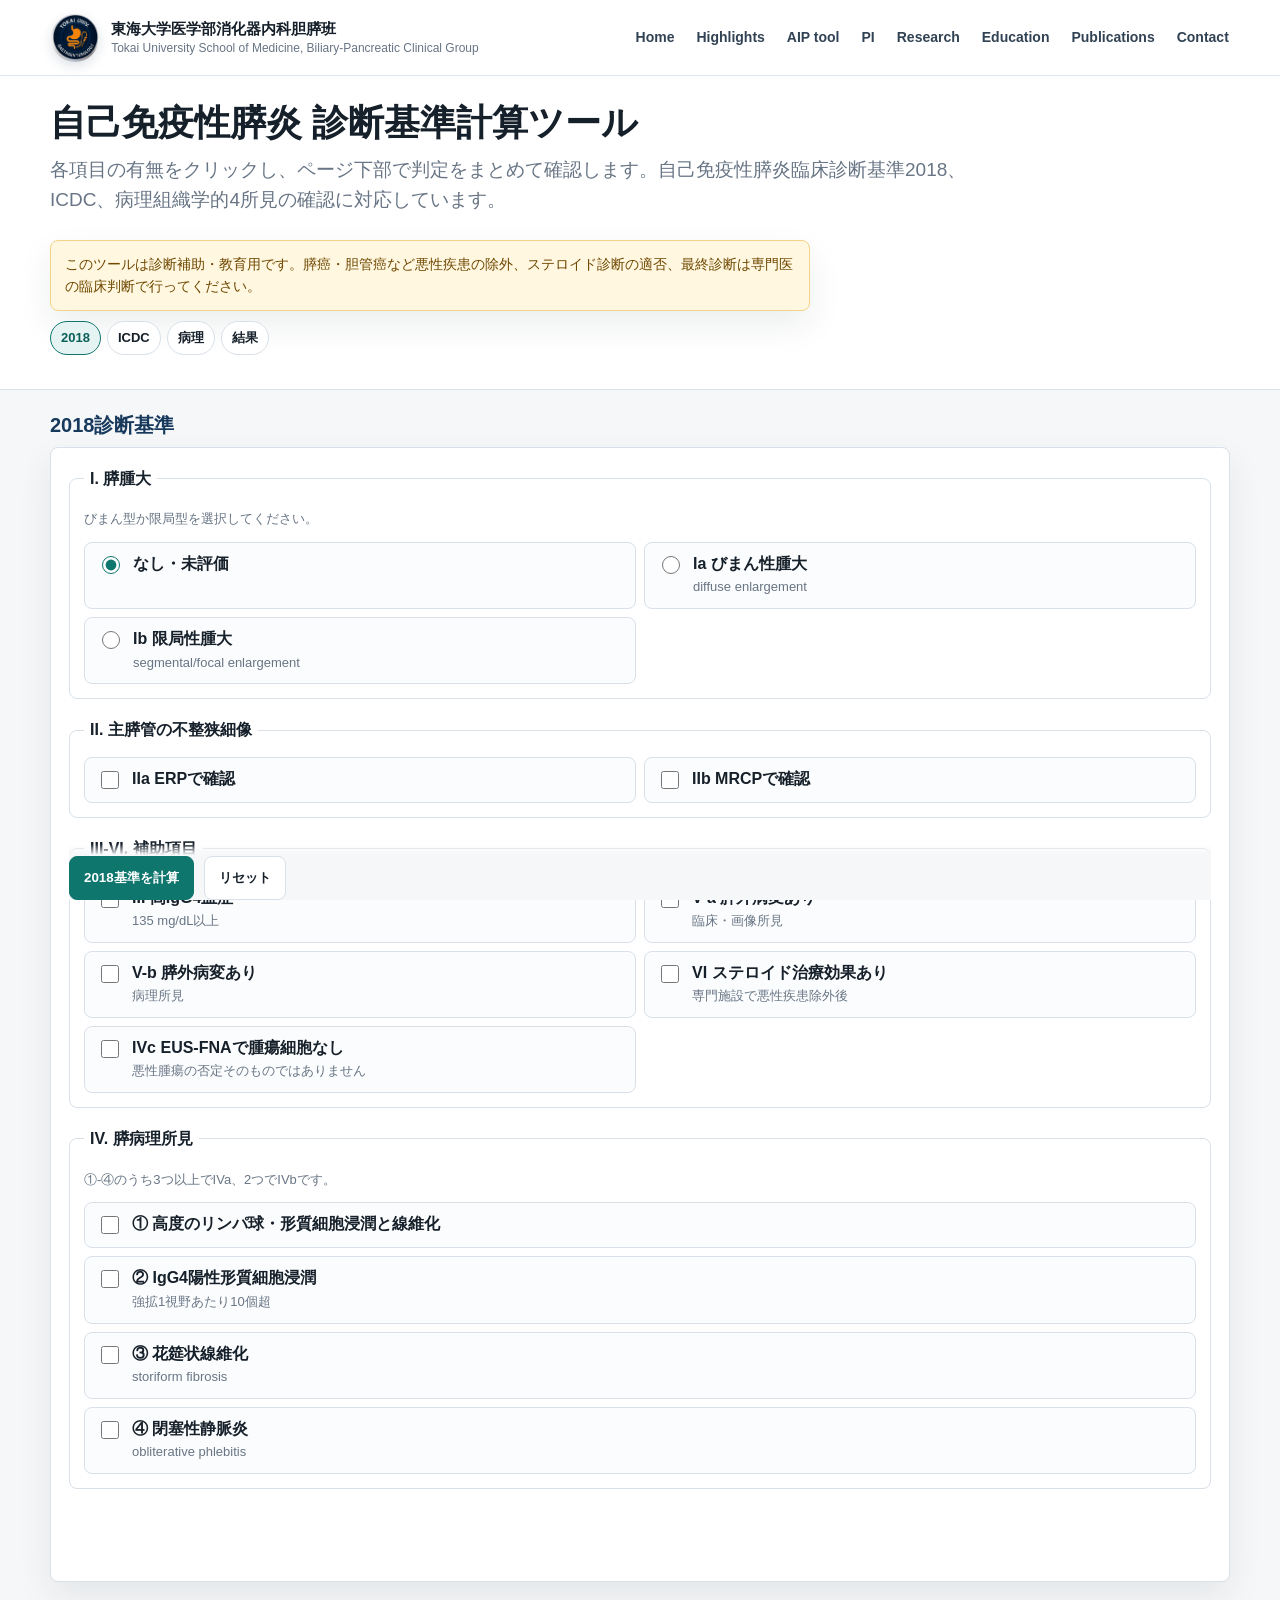
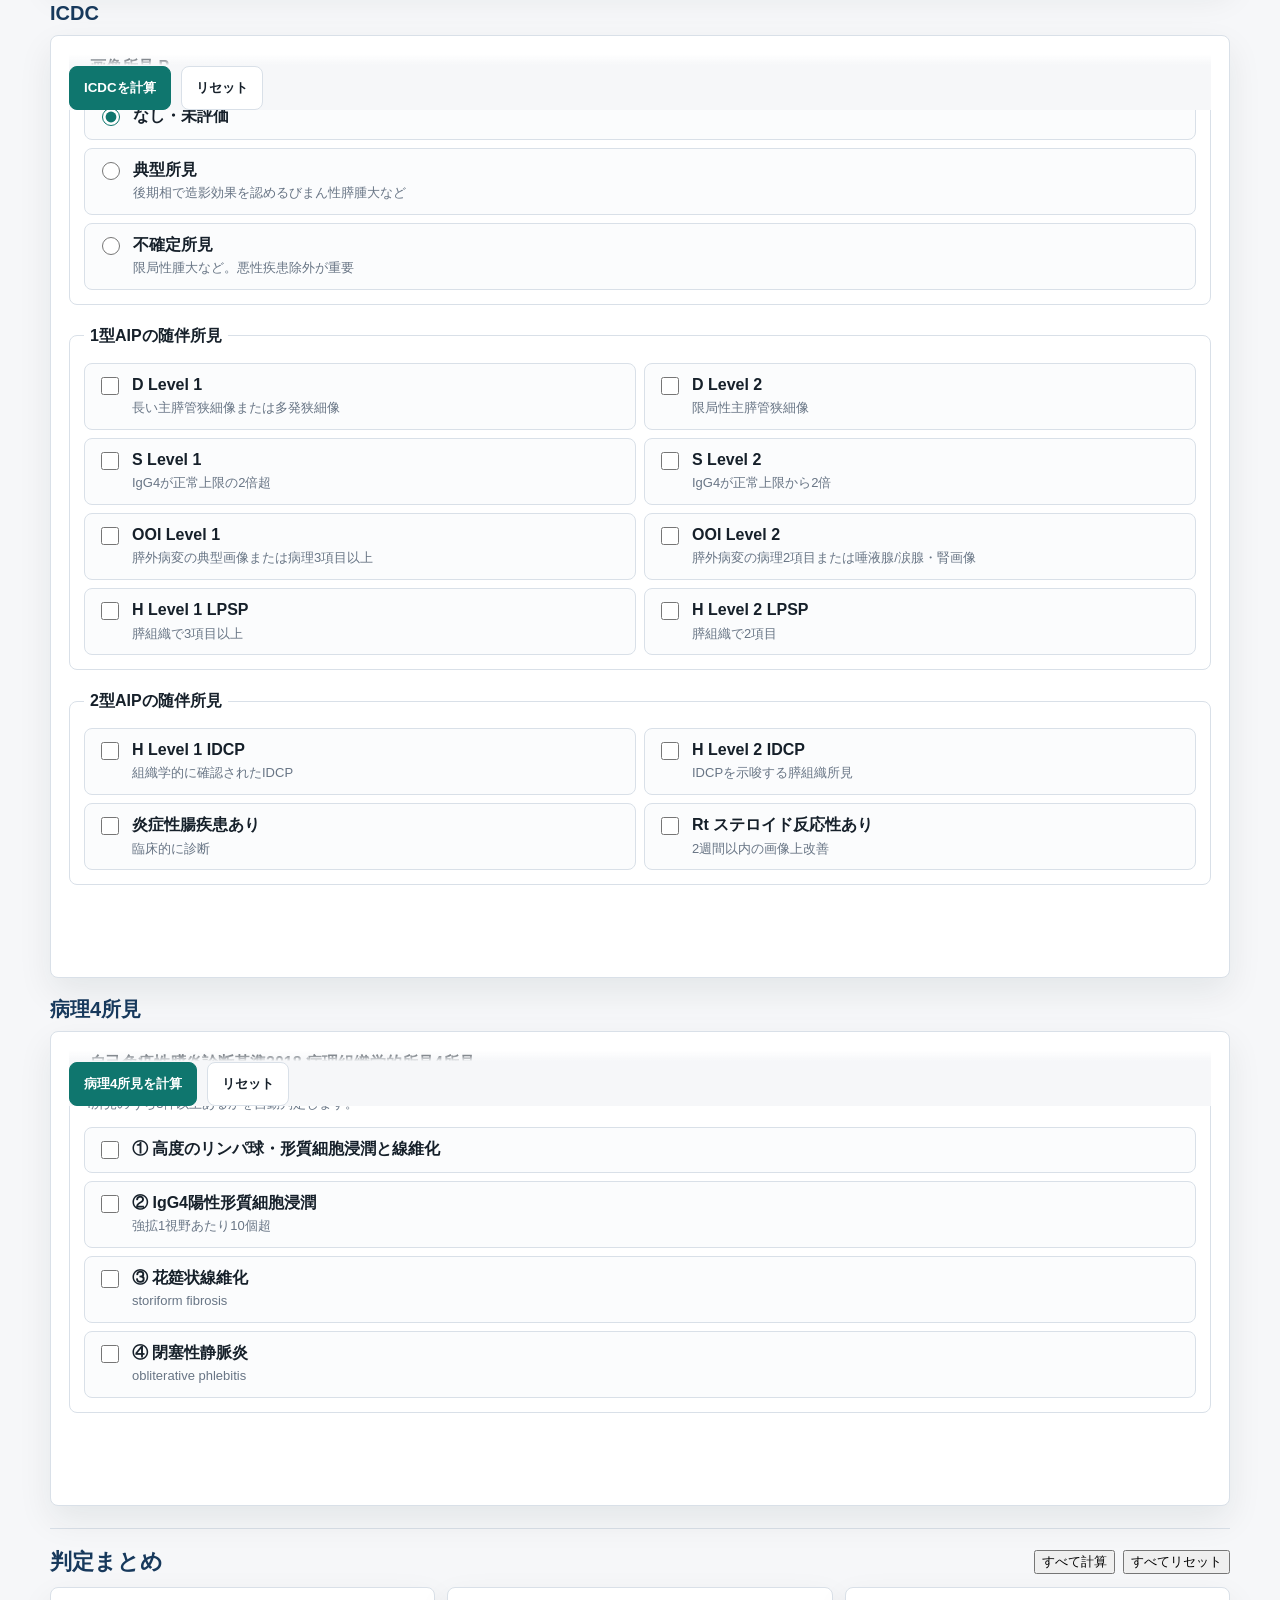
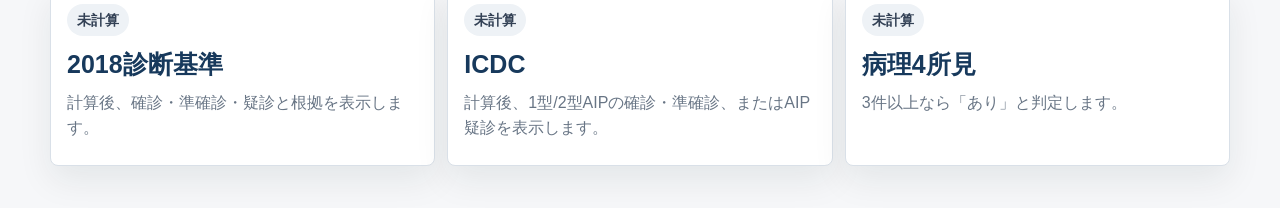
==== AIP_Diagnosis/index.html @ 0e7b3a3d "Add AIP diagnostic tool and research highlights Launch interactive AIP diagnostic tool supporting 20" ====
<!doctype html>
<html lang="ja">
<head>
  <meta charset="utf-8">
  <meta name="viewport" content="width=device-width, initial-scale=1, viewport-fit=cover">
  <title>自己免疫性膵炎 診断基準計算ツール</title>
  <meta name="description" content="自己免疫性膵炎診断基準2018、ICDC、病理組織学的4所見をクリック入力で判定する診断補助・教育用ツールです。">
  <meta property="og:title" content="自己免疫性膵炎 診断基準計算ツール">
  <meta property="og:description" content="自己免疫性膵炎診断基準2018、ICDC、病理組織学的4所見をクリック入力で判定します。">
  <meta property="og:type" content="website">
  <meta name="twitter:card" content="summary">
  <link rel="icon" type="image/png" sizes="32x32" href="../assets/favicon-32.png">
  <link rel="apple-touch-icon" sizes="180x180" href="../assets/apple-touch-icon.png">
  <link rel="stylesheet" href="../style.css?v=20260710-1">
  <style>
    :root {
      color-scheme: light;
      --bg: #f6f7f9;
      --panel: #ffffff;
      --ink: #16202a;
      --muted: #687585;
      --line: #d9e0e8;
      --accent: #0f766e;
      --accent-soft: #e5f4f2;
      --warn: #a16207;
      --warn-soft: #fff7df;
      --danger: #b42318;
      --danger-soft: #fff0ed;
      --ok: #166534;
      --ok-soft: #e8f5ec;
      --shadow: 0 14px 34px rgba(19, 32, 44, 0.08);
    }

    * {
      box-sizing: border-box;
    }

    body {
      margin: 0;
      background: var(--bg);
      color: var(--ink);
      font-family: -apple-system, BlinkMacSystemFont, "Hiragino Sans", "Yu Gothic", "YuGothic", "Segoe UI", sans-serif;
      line-height: 1.6;
      -webkit-text-size-adjust: 100%;
      text-size-adjust: 100%;
    }

    .tool-header {
      background: #ffffff;
      border-bottom: 1px solid var(--line);
    }

    .wrap {
      width: min(1180px, calc(100% - 32px));
      margin: 0 auto;
    }

    .top {
      padding: 24px 0 18px;
      display: grid;
      gap: 10px;
    }

    h1 {
      margin: 0;
      font-size: clamp(24px, 3vw, 36px);
      line-height: 1.25;
      letter-spacing: 0;
    }

    .lead {
      margin: 0;
      color: var(--muted);
      max-width: 920px;
    }

    .notice {
      margin: 14px 0 0;
      padding: 12px 14px;
      background: var(--warn-soft);
      border: 1px solid #f3d389;
      border-radius: 8px;
      color: #6f4700;
      font-size: 14px;
    }

    .tool-tabs {
      display: flex;
      gap: 6px;
      padding: 0 0 16px;
      overflow-x: auto;
      -webkit-overflow-scrolling: touch;
      scrollbar-width: thin;
    }

    .tab {
      border: 1px solid var(--line);
      background: #fff;
      color: var(--ink);
      border-radius: 999px;
      min-height: 34px;
      padding: 5px 10px;
      font-weight: 700;
      font-size: 13px;
      white-space: nowrap;
      cursor: pointer;
      touch-action: manipulation;
    }

    .tab.active {
      border-color: var(--accent);
      background: var(--accent-soft);
      color: #0a5f59;
    }

    main {
      padding: 22px 0 42px;
    }

    section.screen {
      display: block;
      scroll-margin-top: 18px;
    }

    section.screen + section.screen {
      margin-top: 18px;
    }

    .layout {
      display: grid;
      grid-template-columns: 1fr;
      align-items: start;
    }

    .section-title {
      margin: 0 0 8px;
      font-size: 20px;
      letter-spacing: 0;
    }

    .panel {
      background: var(--panel);
      border: 1px solid var(--line);
      border-radius: 8px;
      box-shadow: var(--shadow);
    }

    .form {
      padding: 18px;
      display: grid;
      gap: 18px;
    }

    fieldset {
      margin: 0;
      border: 1px solid var(--line);
      border-radius: 8px;
      padding: 14px;
    }

    legend {
      padding: 0 6px;
      font-weight: 800;
    }

    .hint {
      margin: 4px 0 12px;
      color: var(--muted);
      font-size: 13px;
    }

    .choices {
      display: grid;
      gap: 8px;
    }

    .grid2 {
      grid-template-columns: repeat(2, minmax(0, 1fr));
    }

    .choice {
      display: flex;
      gap: 10px;
      align-items: flex-start;
      min-height: 46px;
      padding: 10px 12px;
      border: 1px solid var(--line);
      border-radius: 8px;
      background: #fbfcfd;
      cursor: pointer;
      -webkit-tap-highlight-color: rgba(15, 118, 110, 0.12);
      touch-action: manipulation;
    }

    .choice:hover {
      border-color: #9fb2c4;
    }

    input[type="checkbox"],
    input[type="radio"] {
      width: 18px;
      height: 18px;
      margin-top: 3px;
      accent-color: var(--accent);
      flex: 0 0 auto;
    }

    .choice strong {
      display: block;
      line-height: 1.4;
    }

    .choice span {
      display: block;
      color: var(--muted);
      font-size: 13px;
      margin-top: 2px;
    }

    .actions {
      display: flex;
      flex-wrap: wrap;
      gap: 10px;
      position: sticky;
      bottom: 0;
      background: linear-gradient(180deg, rgba(246,247,249,0), var(--bg) 20%);
      padding: 12px 0 max(0px, env(safe-area-inset-bottom));
      z-index: 2;
    }

    .actions button {
      min-height: 44px;
      border-radius: 8px;
      border: 1px solid var(--line);
      padding: 9px 14px;
      font-weight: 800;
      cursor: pointer;
      background: #fff;
      color: var(--ink);
      touch-action: manipulation;
    }

    .actions button.primary {
      background: var(--accent);
      border-color: var(--accent);
      color: #fff;
    }

    .result {
      padding: 16px;
    }

    .summary {
      margin-top: 22px;
      padding-top: 18px;
      border-top: 1px solid var(--line);
    }

    .summary-head {
      display: flex;
      align-items: center;
      justify-content: space-between;
      gap: 12px;
      margin-bottom: 10px;
    }

    .summary-head h2 {
      margin: 0;
      font-size: 22px;
      letter-spacing: 0;
    }

    .summary-actions {
      display: flex;
      flex-wrap: wrap;
      gap: 8px;
    }

    .summary-grid {
      display: grid;
      grid-template-columns: repeat(3, minmax(0, 1fr));
      gap: 12px;
    }

    .badge {
      display: inline-flex;
      align-items: center;
      min-height: 32px;
      padding: 4px 10px;
      border-radius: 999px;
      font-weight: 900;
      font-size: 14px;
      background: #eef2f6;
      color: #334155;
    }

    .badge.definite,
    .badge.positive {
      background: var(--ok-soft);
      color: var(--ok);
    }

    .badge.probable {
      background: var(--accent-soft);
      color: #0a5f59;
    }

    .badge.possible {
      background: var(--warn-soft);
      color: var(--warn);
    }

    .badge.none {
      background: var(--danger-soft);
      color: var(--danger);
    }

    .result h2 {
      margin: 12px 0 4px;
      font-size: 25px;
      letter-spacing: 0;
    }

    .result p {
      margin: 8px 0;
      color: var(--muted);
    }

    .facts {
      margin: 14px 0 0;
      padding: 0;
      list-style: none;
      display: grid;
      gap: 8px;
    }

    .facts li {
      padding: 8px 10px;
      border: 1px solid var(--line);
      border-radius: 8px;
      background: #fbfcfd;
      font-size: 14px;
    }

    .sources {
      margin-top: 18px;
      padding-top: 14px;
      border-top: 1px solid var(--line);
      font-size: 12px;
      color: var(--muted);
    }

    .count {
      display: inline-flex;
      min-width: 2.2em;
      justify-content: center;
      padding: 2px 8px;
      border-radius: 999px;
      background: #eef2f6;
      color: #334155;
      font-weight: 900;
    }

    @media (max-width: 900px) {
      .summary-grid {
        grid-template-columns: 1fr;
      }
    }

    @media (max-width: 640px) {
      .wrap {
        width: min(100% - 20px, 1180px);
      }

      .top {
        padding: 18px 0 12px;
        gap: 8px;
      }

      h1 {
        font-size: 24px;
      }

      .lead,
      .notice {
        font-size: 14px;
      }

      .tool-tabs {
        margin-inline: -10px;
        padding-inline: 10px;
        scroll-snap-type: x proximity;
      }

      .tab {
        min-height: 32px;
        padding: 4px 9px;
        font-size: 12px;
        scroll-snap-align: start;
      }

      main {
        padding: 14px 0 28px;
      }

      .grid2 {
        grid-template-columns: 1fr;
      }

      fieldset {
        padding: 12px;
      }

      legend {
        max-width: calc(100vw - 58px);
        white-space: normal;
      }

      .choice {
        min-height: 54px;
        padding: 12px;
      }

      input[type="checkbox"],
      input[type="radio"] {
        width: 22px;
        height: 22px;
        margin-top: 1px;
      }

      .form {
        padding: 12px;
      }

      .actions {
        display: grid;
        grid-template-columns: repeat(2, minmax(0, 1fr));
        margin-inline: -12px;
        padding: 12px 12px max(12px, env(safe-area-inset-bottom));
      }

      .actions button {
        width: 100%;
        min-height: 42px;
        font-size: 16px;
      }

      .result {
        padding: 14px;
      }

      .result h2 {
        font-size: 22px;
      }

      .summary-head {
        display: grid;
      }

      .summary-actions {
        display: grid;
        grid-template-columns: repeat(2, minmax(0, 1fr));
      }
    }
  </style>
</head>
<body>
  <header class="site-header">
    <a class="brand" href="../index.html#home" aria-label="Home">
      <img class="brand-logo" src="../assets/tokai-gastro-logo.png" alt="Tokai University Gastroenterology">
      <span>
        <span class="brand-ja">東海大学医学部消化器内科胆膵班</span>
        <span class="brand-en">Tokai University School of Medicine, Biliary-Pancreatic Clinical Group</span>
      </span>
    </a>

    <button class="nav-toggle" type="button" aria-label="メニューを開く" aria-expanded="false">
      <span></span>
      <span></span>
      <span></span>
    </button>

    <nav class="site-nav" aria-label="Primary navigation">
      <a href="../index.html#home">Home</a>
      <a href="../weekly-highlights/weekly-highlight-2026-07-12.html">Highlights</a>
      <a href="index.html">AIP tool</a>
      <a href="../index.html#members">PI</a>
      <a href="../index.html#research">Research</a>
      <a href="../index.html#education">Education</a>
      <a href="../index.html#publications">Publications</a>
      <a href="../index.html#contact">Contact</a>
    </nav>
  </header>

  <header class="tool-header">
    <div class="wrap top">
      <h1>自己免疫性膵炎 診断基準計算ツール</h1>
      <p class="lead">各項目の有無をクリックし、ページ下部で判定をまとめて確認します。自己免疫性膵炎臨床診断基準2018、ICDC、病理組織学的4所見の確認に対応しています。</p>
      <p class="notice">このツールは診断補助・教育用です。膵癌・胆管癌など悪性疾患の除外、ステロイド診断の適否、最終診断は専門医の臨床判断で行ってください。</p>
      <nav class="tool-tabs" aria-label="診断基準">
        <button class="tab active" data-target="screen-jps">2018</button>
        <button class="tab" data-target="screen-icdc">ICDC</button>
        <button class="tab" data-target="screen-histology">病理</button>
        <button class="tab" data-target="summary">結果</button>
      </nav>
    </div>
  </header>

  <main class="wrap">
    <section class="screen active" id="screen-jps">
      <h2 class="section-title">2018診断基準</h2>
      <div class="layout">
        <div class="panel form">
          <fieldset>
            <legend>I. 膵腫大</legend>
            <p class="hint">びまん型か限局型を選択してください。</p>
            <div class="choices grid2">
              <label class="choice"><input type="radio" name="jps-pancreas" value="none" checked><div><strong>なし・未評価</strong></div></label>
              <label class="choice"><input type="radio" name="jps-pancreas" value="diffuse"><div><strong>Ia びまん性腫大</strong><span>diffuse enlargement</span></div></label>
              <label class="choice"><input type="radio" name="jps-pancreas" value="focal"><div><strong>Ib 限局性腫大</strong><span>segmental/focal enlargement</span></div></label>
            </div>
          </fieldset>

          <fieldset>
            <legend>II. 主膵管の不整狭細像</legend>
            <div class="choices grid2">
              <label class="choice"><input type="checkbox" id="jps-erp"><div><strong>IIa ERPで確認</strong></div></label>
              <label class="choice"><input type="checkbox" id="jps-mrcp"><div><strong>IIb MRCPで確認</strong></div></label>
            </div>
          </fieldset>

          <fieldset>
            <legend>III-VI. 補助項目</legend>
            <div class="choices grid2">
              <label class="choice"><input type="checkbox" id="jps-igg4"><div><strong>III 高IgG4血症</strong><span>135 mg/dL以上</span></div></label>
              <label class="choice"><input type="checkbox" id="jps-ooi-clinical"><div><strong>V-a 膵外病変あり</strong><span>臨床・画像所見</span></div></label>
              <label class="choice"><input type="checkbox" id="jps-ooi-path"><div><strong>V-b 膵外病変あり</strong><span>病理所見</span></div></label>
              <label class="choice"><input type="checkbox" id="jps-steroid"><div><strong>VI ステロイド治療効果あり</strong><span>専門施設で悪性疾患除外後</span></div></label>
              <label class="choice"><input type="checkbox" id="jps-eus"><div><strong>IVc EUS-FNAで腫瘍細胞なし</strong><span>悪性腫瘍の否定そのものではありません</span></div></label>
            </div>
          </fieldset>

          <fieldset>
            <legend>IV. 膵病理所見</legend>
            <p class="hint">①-④のうち3つ以上でIVa、2つでIVbです。</p>
            <div class="choices">
              <label class="choice"><input type="checkbox" class="jps-histo"><div><strong>① 高度のリンパ球・形質細胞浸潤と線維化</strong></div></label>
              <label class="choice"><input type="checkbox" class="jps-histo"><div><strong>② IgG4陽性形質細胞浸潤</strong><span>強拡1視野あたり10個超</span></div></label>
              <label class="choice"><input type="checkbox" class="jps-histo"><div><strong>③ 花筵状線維化</strong><span>storiform fibrosis</span></div></label>
              <label class="choice"><input type="checkbox" class="jps-histo"><div><strong>④ 閉塞性静脈炎</strong><span>obliterative phlebitis</span></div></label>
            </div>
          </fieldset>

          <div class="actions">
            <button class="primary" id="calc-jps">2018基準を計算</button>
            <button id="reset-jps">リセット</button>
          </div>
        </div>
      </div>
    </section>

    <section class="screen" id="screen-icdc">
      <h2 class="section-title">ICDC</h2>
      <div class="layout">
        <div class="panel form">
          <fieldset>
            <legend>画像所見 P</legend>
            <div class="choices">
              <label class="choice"><input type="radio" name="icdc-p" value="none" checked><div><strong>なし・未評価</strong></div></label>
              <label class="choice"><input type="radio" name="icdc-p" value="typical"><div><strong>典型所見</strong><span>後期相で造影効果を認めるびまん性膵腫大など</span></div></label>
              <label class="choice"><input type="radio" name="icdc-p" value="indeterminate"><div><strong>不確定所見</strong><span>限局性腫大など。悪性疾患除外が重要</span></div></label>
            </div>
          </fieldset>

          <fieldset>
            <legend>1型AIPの随伴所見</legend>
            <div class="choices grid2">
              <label class="choice"><input type="checkbox" id="icdc-d1"><div><strong>D Level 1</strong><span>長い主膵管狭細像または多発狭細像</span></div></label>
              <label class="choice"><input type="checkbox" id="icdc-d2"><div><strong>D Level 2</strong><span>限局性主膵管狭細像</span></div></label>
              <label class="choice"><input type="checkbox" id="icdc-s1"><div><strong>S Level 1</strong><span>IgG4が正常上限の2倍超</span></div></label>
              <label class="choice"><input type="checkbox" id="icdc-s2"><div><strong>S Level 2</strong><span>IgG4が正常上限から2倍</span></div></label>
              <label class="choice"><input type="checkbox" id="icdc-o1"><div><strong>OOI Level 1</strong><span>膵外病変の典型画像または病理3項目以上</span></div></label>
              <label class="choice"><input type="checkbox" id="icdc-o2"><div><strong>OOI Level 2</strong><span>膵外病変の病理2項目または唾液腺/涙腺・腎画像</span></div></label>
              <label class="choice"><input type="checkbox" id="icdc-h1"><div><strong>H Level 1 LPSP</strong><span>膵組織で3項目以上</span></div></label>
              <label class="choice"><input type="checkbox" id="icdc-h2"><div><strong>H Level 2 LPSP</strong><span>膵組織で2項目</span></div></label>
            </div>
          </fieldset>

          <fieldset>
            <legend>2型AIPの随伴所見</legend>
            <div class="choices grid2">
              <label class="choice"><input type="checkbox" id="icdc-idcp1"><div><strong>H Level 1 IDCP</strong><span>組織学的に確認されたIDCP</span></div></label>
              <label class="choice"><input type="checkbox" id="icdc-idcp2"><div><strong>H Level 2 IDCP</strong><span>IDCPを示唆する膵組織所見</span></div></label>
              <label class="choice"><input type="checkbox" id="icdc-ibd"><div><strong>炎症性腸疾患あり</strong><span>臨床的に診断</span></div></label>
              <label class="choice"><input type="checkbox" id="icdc-rt"><div><strong>Rt ステロイド反応性あり</strong><span>2週間以内の画像上改善</span></div></label>
            </div>
          </fieldset>

          <div class="actions">
            <button class="primary" id="calc-icdc">ICDCを計算</button>
            <button id="reset-icdc">リセット</button>
          </div>
        </div>
      </div>
    </section>

    <section class="screen" id="screen-histology">
      <h2 class="section-title">病理4所見</h2>
      <div class="layout">
        <div class="panel form">
          <fieldset>
            <legend>自己免疫性膵炎診断基準2018 病理組織学的所見4所見</legend>
            <p class="hint">4所見のうち3件以上あるかを自動判定します。</p>
            <div class="choices">
              <label class="choice"><input type="checkbox" class="histology4"><div><strong>① 高度のリンパ球・形質細胞浸潤と線維化</strong></div></label>
              <label class="choice"><input type="checkbox" class="histology4"><div><strong>② IgG4陽性形質細胞浸潤</strong><span>強拡1視野あたり10個超</span></div></label>
              <label class="choice"><input type="checkbox" class="histology4"><div><strong>③ 花筵状線維化</strong><span>storiform fibrosis</span></div></label>
              <label class="choice"><input type="checkbox" class="histology4"><div><strong>④ 閉塞性静脈炎</strong><span>obliterative phlebitis</span></div></label>
            </div>
          </fieldset>

          <div class="actions">
            <button class="primary" id="calc-histology">病理4所見を計算</button>
            <button id="reset-histology">リセット</button>
          </div>
        </div>
      </div>
    </section>

    <section class="summary" id="summary" aria-label="判定まとめ">
      <div class="summary-head">
        <h2>判定まとめ</h2>
        <div class="summary-actions">
          <button class="primary" id="calc-all">すべて計算</button>
          <button id="reset-all">すべてリセット</button>
        </div>
      </div>
      <div class="summary-grid">
        <aside class="panel result" id="result-jps" aria-live="polite">
          <span class="badge">未計算</span>
          <h2>2018診断基準</h2>
          <p>計算後、確診・準確診・疑診と根拠を表示します。</p>
        </aside>
        <aside class="panel result" id="result-icdc" aria-live="polite">
          <span class="badge">未計算</span>
          <h2>ICDC</h2>
          <p>計算後、1型/2型AIPの確診・準確診、またはAIP疑診を表示します。</p>
        </aside>
        <aside class="panel result" id="result-histology" aria-live="polite">
          <span class="badge">未計算</span>
          <h2>病理4所見</h2>
          <p>3件以上なら「あり」と判定します。</p>
        </aside>
      </div>
    </section>
  </main>

  <script>
    const $ = (selector, root = document) => root.querySelector(selector);
    const $$ = (selector, root = document) => Array.from(root.querySelectorAll(selector));

    function checked(id) {
      return document.getElementById(id).checked;
    }

    function radioValue(name) {
      return document.querySelector(`input[name="${name}"]:checked`).value;
    }

    function countChecked(selector) {
      return $$(selector).filter(input => input.checked).length;
    }

    function renderResult(target, level, title, note, facts) {
      const badgeText = {
        definite: "確診",
        probable: "準確診",
        possible: "疑診",
        positive: "あり",
        none: "該当なし"
      }[level] || "結果";

      target.innerHTML = `
        <span class="badge ${level}">${badgeText}</span>
        <h2>${title}</h2>
        <p>${note}</p>
        <ul class="facts">${facts.map(item => `<li>${item}</li>`).join("")}</ul>
        <div class="sources">参照: 自己免疫性膵炎臨床診断基準2018、ICDC for autoimmune pancreatitis、自己免疫性膵炎診療ガイドライン2020。</div>
      `;
    }

    function calcJps() {
      const pancreas = radioValue("jps-pancreas");
      const ia = pancreas === "diffuse";
      const ib = pancreas === "focal";
      const iia = checked("jps-erp");
      const iib = checked("jps-mrcp");
      const duct = iia || iib;
      const iii = checked("jps-igg4");
      const v = checked("jps-ooi-clinical") || checked("jps-ooi-path");
      const vi = checked("jps-steroid");
      const ivc = checked("jps-eus");
      const histCount = countChecked(".jps-histo");
      const iva = histCount >= 3;
      const ivb = histCount >= 2;
      const supportAll = [iii, ivb, v].filter(Boolean).length;
      const supportNoPath = [iii, v].filter(Boolean).length;
      const facts = [
        `膵腫大: ${ia ? "Ia びまん性" : ib ? "Ib 限局性" : "なし・未評価"}`,
        `主膵管狭細像: ${iia ? "IIa ERP" : ""}${iia && iib ? " + " : ""}${iib ? "IIb MRCP" : ""}${!duct ? "なし・未評価" : ""}`,
        `病理①-④: <span class="count">${histCount}</span> 件、IVa=${iva ? "あり" : "なし"}、IVb=${ivb ? "あり" : "なし"}`,
        `補助項目: III=${iii ? "あり" : "なし"}、V=${v ? "あり" : "なし"}、VI=${vi ? "あり" : "なし"}、IVc=${ivc ? "あり" : "なし"}`
      ];

      let level = "none";
      let title = "2018診断基準では該当なし";
      let note = "入力された項目だけでは、確診・準確診・疑診の組み合わせに達していません。";

      if (iva) {
        level = "definite";
        title = "確診: 病理組織学的確診";
        note = "IVa、すなわち病理①-④のうち3項目以上を満たします。";
      } else if (ia && supportAll >= 1) {
        level = "definite";
        title = "確診: びまん型";
        note = "Iaに加えて、III/IVb/Vのいずれかを満たします。";
      } else if (ib && iia && supportAll >= 2) {
        level = "definite";
        title = "確診: 限局型";
        note = "Ib + IIaに加えて、III/IVb/Vのうち2項目以上を満たします。";
      } else if (ib && iia && supportAll >= 1 && vi) {
        level = "definite";
        title = "確診: 限局型";
        note = "Ib + IIa + III/IVb/Vのいずれか + VIを満たします。";
      } else if (ib && iib && supportNoPath >= 1 && ivb && vi) {
        level = "definite";
        title = "確診: 限局型";
        note = "Ib + IIb + III/Vのいずれか + IVb + VIを満たします。";
      } else if (ib && iia && supportAll >= 1) {
        level = "probable";
        title = "準確診: 限局型";
        note = "Ib + IIa + III/IVb/Vのいずれかを満たします。";
      } else if (ib && iib && supportNoPath >= 1 && ivc) {
        level = "probable";
        title = "準確診: 限局型";
        note = "Ib + IIb + III/Vのいずれか + IVcを満たします。";
      } else if (ib && supportAll >= 1 && vi) {
        level = "probable";
        title = "準確診: 限局型";
        note = "Ib + III/IVb/Vのいずれか + VIを満たします。";
      } else if (ia && duct && vi) {
        level = "possible";
        title = "疑診: びまん型";
        note = "Ia + II(a/b) + VIを満たします。";
      } else if (ib && duct && vi) {
        level = "possible";
        title = "疑診: 限局型";
        note = "Ib + II(a/b) + VIを満たします。2型AIPの可能性にも留意します。";
      }

      renderResult($("#result-jps"), level, title, note, facts);
    }

    function calcIcdc() {
      const p = radioValue("icdc-p");
      const hasP = p === "typical" || p === "indeterminate";
      const typical = p === "typical";
      const indeterminate = p === "indeterminate";
      const d1 = checked("icdc-d1");
      const d2 = checked("icdc-d2");
      const s1 = checked("icdc-s1");
      const s2 = checked("icdc-s2");
      const o1 = checked("icdc-o1");
      const o2 = checked("icdc-o2");
      const h1 = checked("icdc-h1");
      const h2 = checked("icdc-h2");
      const idcp1 = checked("icdc-idcp1");
      const idcp2 = checked("icdc-idcp2");
      const ibd = checked("icdc-ibd");
      const rt = checked("icdc-rt");
      const anyL1 = d1 || s1 || o1 || h1;
      const levelOneOrD2Count = [d1, s1, o1, h1, d2].filter(Boolean).length;
      const anyType1NonD = s1 || s2 || o1 || o2 || h1 || h2;

      const facts = [
        `P画像所見: ${typical ? "典型" : indeterminate ? "不確定" : "なし・未評価"}`,
        `1型所見: D1=${d1 ? "あり" : "なし"}、D2=${d2 ? "あり" : "なし"}、S1/2=${s1 ? "L1" : s2 ? "L2" : "なし"}、OOI=${o1 ? "L1" : o2 ? "L2" : "なし"}、H=${h1 ? "L1" : h2 ? "L2" : "なし"}`,
        `2型所見: IDCP=${idcp1 ? "L1" : idcp2 ? "L2" : "なし"}、IBD=${ibd ? "あり" : "なし"}`,
        `ステロイド反応性: ${rt ? "あり" : "なし"}`
      ];

      let level = "none";
      let badgeTitle = "ICDCでは該当なし";
      let note = "入力された項目だけでは、ICDCの確診・準確診・疑診に達していません。";

      if (hasP && h1) {
        level = "definite";
        badgeTitle = "1型AIP 確診";
        note = "組織学的に確認されたLPSP、すなわちLevel 1膵組織所見を満たします。";
      } else if (hasP && idcp1) {
        level = "definite";
        badgeTitle = "2型AIP 確診";
        note = "組織学的に確認されたIDCP、すなわちLevel 1膵組織所見を満たします。";
      } else if (typical && anyType1NonD) {
        level = "definite";
        badgeTitle = "1型AIP 確診";
        note = "典型的P画像所見に加え、膵管所見以外のLevel 1/2所見を1つ以上満たします。";
      } else if (indeterminate && levelOneOrD2Count >= 2) {
        level = "definite";
        badgeTitle = "1型AIP 確診";
        note = "不確定P画像所見に加え、Level 1所見またはLevel 2膵管所見を2つ以上満たします。";
      } else if (indeterminate && (s1 || o1) && rt) {
        level = "definite";
        badgeTitle = "1型AIP 確診";
        note = "不確定P画像所見、Level 1血清/膵外病変、ステロイド反応性を満たします。";
      } else if (indeterminate && d1 && (s2 || o2 || h2) && rt) {
        level = "definite";
        badgeTitle = "1型AIP 確診";
        note = "不確定P画像所見、Level 1膵管所見、Level 2血清/膵外病変/膵組織所見、ステロイド反応性を満たします。";
      } else if (hasP && ibd && idcp2 && rt) {
        level = "definite";
        badgeTitle = "2型AIP 確診";
        note = "炎症性腸疾患、Level 2膵組織所見、ステロイド反応性を満たします。";
      } else if (indeterminate && (s2 || o2 || h2) && rt) {
        level = "probable";
        badgeTitle = "1型AIP 準確診";
        note = "不確定P画像所見に加え、Level 2血清/膵外病変/膵組織所見とステロイド反応性を満たします。";
      } else if (hasP && (idcp2 || ibd) && rt) {
        level = "probable";
        badgeTitle = "2型AIP 準確診";
        note = "Level 2膵組織所見または炎症性腸疾患に、ステロイド反応性を伴います。";
      } else if (hasP && (d1 || d2) && rt) {
        level = "possible";
        badgeTitle = "AIP疑診";
        note = "P画像所見、Level 1/2膵管所見、ステロイド反応性を満たします。";
      }

      if (!hasP && (anyL1 || d2 || s2 || o2 || h2 || idcp1 || idcp2 || ibd || rt)) {
        note = "ICDCの臨床判定にはP画像所見の選択が必要です。画像所見を追加して再計算してください。";
      }

      renderResult($("#result-icdc"), level, badgeTitle, note, facts);
    }

    function calcHistology() {
      const count = countChecked(".histology4");
      const ok = count >= 3;
      const facts = [
        `選択された所見数: <span class="count">${count}</span> / 4`,
        `2018診断基準の病理IVa: ${ok ? "該当" : "非該当"}`,
        `2件の場合はIVbとして扱われます。`
      ];
      renderResult(
        $("#result-histology"),
        ok ? "positive" : "none",
        ok ? "3件以上あり" : "3件未満",
        ok ? "自己免疫性膵炎診断基準2018における病理組織学的確診相当の所見数です。" : "病理4所見のうち3件以上には達していません。",
        facts
      );
    }

    function resetWithin(screenId) {
      const screen = document.getElementById(screenId);
      $$("input[type='checkbox']", screen).forEach(input => input.checked = false);
      $$("input[type='radio']", screen).forEach(input => {
        input.checked = input.value === "none";
      });
    }

    function resetResult(target, title, note) {
      target.innerHTML = `<span class="badge">未計算</span><h2>${title}</h2><p>${note}</p>`;
    }

    $$(".tab").forEach(button => {
      button.addEventListener("click", () => {
        $$(".tab").forEach(tab => tab.classList.remove("active"));
        button.classList.add("active");
        document.getElementById(button.dataset.target).scrollIntoView({ behavior: "smooth", block: "start" });
      });
    });

    $("#calc-jps").addEventListener("click", calcJps);
    $("#calc-icdc").addEventListener("click", calcIcdc);
    $("#calc-histology").addEventListener("click", calcHistology);
    $("#calc-all").addEventListener("click", () => {
      calcJps();
      calcIcdc();
      calcHistology();
      document.getElementById("summary").scrollIntoView({ behavior: "smooth", block: "start" });
    });

    $("#reset-jps").addEventListener("click", () => {
      resetWithin("screen-jps");
      resetResult($("#result-jps"), "2018診断基準", "計算後、確診・準確診・疑診と根拠を表示します。");
    });
    $("#reset-icdc").addEventListener("click", () => {
      resetWithin("screen-icdc");
      resetResult($("#result-icdc"), "ICDC", "計算後、1型/2型AIPの確診・準確診、またはAIP疑診を表示します。");
    });
    $("#reset-histology").addEventListener("click", () => {
      resetWithin("screen-histology");
      resetResult($("#result-histology"), "病理4所見", "3件以上なら「あり」と判定します。");
    });
    $("#reset-all").addEventListener("click", () => {
      resetWithin("screen-jps");
      resetWithin("screen-icdc");
      resetWithin("screen-histology");
      resetResult($("#result-jps"), "2018診断基準", "計算後、確診・準確診・疑診と根拠を表示します。");
      resetResult($("#result-icdc"), "ICDC", "計算後、1型/2型AIPの確診・準確診、またはAIP疑診を表示します。");
      resetResult($("#result-histology"), "病理4所見", "3件以上なら「あり」と判定します。");
    });
  </script>
  <script src="../script.js"></script>
</body>
</html>
---- style.css ----
:root {
  --navy: #17395c;
  --blue: #1f6fa9;
  --cyan: #3aa7b8;
  --green: #4c8b75;
  --ink: #17202a;
  --muted: #5d6b78;
  --line: #dce5ea;
  --paper: #ffffff;
  --soft: #f4f8fa;
  --warm: #f7f2e8;
  --shadow: 0 18px 45px rgba(23, 57, 92, 0.12);
}

* {
  box-sizing: border-box;
}

html {
  scroll-behavior: smooth;
}

body {
  margin: 0;
  color: var(--ink);
  font-family: -apple-system, BlinkMacSystemFont, "Hiragino Sans", "Yu Gothic", "YuGothic", "Noto Sans JP", "Segoe UI", sans-serif;
  line-height: 1.75;
  background: var(--paper);
}

a {
  color: inherit;
  text-decoration: none;
}

p {
  margin: 0;
}

.site-header {
  position: sticky;
  top: 0;
  z-index: 20;
  display: flex;
  align-items: center;
  justify-content: space-between;
  min-height: 76px;
  padding: 12px clamp(18px, 4vw, 56px);
  border-bottom: 1px solid rgba(220, 229, 234, 0.9);
  background: rgba(255, 255, 255, 0.94);
  backdrop-filter: blur(16px);
}

.brand {
  display: inline-flex;
  align-items: center;
  gap: 12px;
  min-width: 0;
}

.brand-logo {
  width: 48px;
  height: 48px;
  flex: 0 0 auto;
  border-radius: 50%;
  object-fit: cover;
  box-shadow: 0 4px 12px rgba(23, 57, 92, 0.14);
}

.brand-ja,
.brand-en {
  display: block;
  line-height: 1.35;
}

.brand-ja {
  font-weight: 700;
  font-size: 15px;
}

.brand-en {
  color: var(--muted);
  font-size: 12px;
}

.site-nav {
  display: flex;
  gap: 22px;
  align-items: center;
  color: #314254;
  font-size: 14px;
  font-weight: 600;
}

.site-nav a {
  position: relative;
  padding: 8px 0;
}

.site-nav a::after {
  position: absolute;
  right: 0;
  bottom: 2px;
  left: 0;
  height: 2px;
  background: var(--cyan);
  content: "";
  transform: scaleX(0);
  transform-origin: left;
  transition: transform 180ms ease;
}

.site-nav a:hover::after,
.site-nav a.active::after {
  transform: scaleX(1);
}

.nav-toggle {
  display: none;
  width: 42px;
  height: 42px;
  border: 1px solid var(--line);
  border-radius: 8px;
  background: #fff;
}

.nav-toggle span {
  display: block;
  width: 18px;
  height: 2px;
  margin: 4px auto;
  background: var(--navy);
}

.section {
  padding: clamp(44px, 6vw, 78px) 0;
}

.container {
  width: min(1120px, calc(100% - 36px));
  margin: 0 auto;
}

.hero {
  position: relative;
  min-height: 760px;
  display: flex;
  align-items: center;
  overflow: hidden;
  background:
    linear-gradient(90deg, rgba(255, 255, 255, 0.98) 0%, rgba(255, 255, 255, 0.9) 48%, rgba(255, 255, 255, 0.32) 100%),
    url("assets/hero-pancreas.jpeg") center right / cover;
}

.hero::after {
  position: absolute;
  right: 0;
  bottom: 0;
  left: 0;
  height: 12px;
  background: linear-gradient(90deg, var(--navy), var(--cyan), var(--green));
  content: "";
}

.hero-content {
  position: relative;
  z-index: 2;
  max-width: 1000px;
  margin-left: max(18px, calc((100vw - 1120px) / 2));
}

.hero h1 {
  margin: 10px 0 16px;
  color: var(--navy);
  font-size: clamp(34px, 5vw, 58px);
  line-height: 1.22;
}

.hero h1 span {
  display: block;
}

.lead {
  max-width: 720px;
  margin-top: 10px;
  color: #314254;
  font-size: clamp(16px, 2vw, 19px);
}

.en {
  color: var(--muted);
}

.eyebrow {
  color: var(--blue);
  font-size: 13px;
  font-weight: 700;
  letter-spacing: 0;
  text-transform: uppercase;
}

.notice {
  display: grid;
  gap: 6px;
  max-width: 760px;
  margin-top: 22px;
  padding: 14px 16px;
  border-left: 5px solid var(--cyan);
  border-radius: 8px;
  background: rgba(255, 255, 255, 0.92);
  box-shadow: var(--shadow);
}

.target-audience {
  display: flex;
  flex-wrap: wrap;
  gap: 8px;
  max-width: 780px;
  margin-top: 12px;
}

.target-audience span {
  display: inline-flex;
  align-items: center;
  min-height: 32px;
  padding: 5px 10px;
  border: 1px solid rgba(31, 111, 169, 0.2);
  border-radius: 8px;
  color: var(--navy);
  background: rgba(255, 255, 255, 0.84);
  font-size: 13px;
  font-weight: 700;
}

.hero-visual {
  position: absolute;
  inset: auto 5vw 46px auto;
  width: min(36vw, 420px);
  opacity: 0.86;
}

.visual-grid {
  display: grid;
  grid-template-columns: repeat(4, 1fr);
  gap: 10px;
}

.visual-grid span {
  aspect-ratio: 1;
  border: 1px solid rgba(255, 255, 255, 0.55);
  border-radius: 8px;
  background: rgba(23, 57, 92, 0.2);
  backdrop-filter: blur(3px);
}

.split {
  display: grid;
  grid-template-columns: minmax(0, 0.85fr) minmax(0, 1.15fr);
  gap: clamp(22px, 4.5vw, 54px);
  align-items: start;
}

h2 {
  margin: 8px 0 0;
  color: var(--navy);
  font-size: clamp(27px, 3.4vw, 40px);
  line-height: 1.35;
}

h3 {
  margin: 8px 0 10px;
  color: var(--navy);
  font-size: 20px;
  line-height: 1.45;
}

.intro-text {
  display: grid;
  gap: 12px;
  font-size: 16px;
}

.tinted {
  background: var(--soft);
}

.whats-new {
  background: #fff;
}

.news-list {
  display: grid;
  gap: 8px;
  max-height: 360px;
  overflow-y: auto;
  padding: 10px;
  border: 1px solid var(--line);
  border-radius: 8px;
  background: #fff;
  box-shadow: 0 10px 28px rgba(23, 57, 92, 0.08);
}

.news-item {
  border: 1px solid var(--line);
  border-radius: 8px;
  background: #fbfdfe;
}

.news-item summary {
  display: grid;
  grid-template-columns: 112px 1fr;
  gap: 16px;
  align-items: center;
  padding: 12px 14px;
  color: var(--navy);
  font-weight: 700;
  cursor: pointer;
}

.news-item summary::marker {
  color: var(--blue);
}

.news-item time {
  color: var(--blue);
  font-weight: 700;
  white-space: nowrap;
}

.news-body {
  display: grid;
  gap: 6px;
  padding: 0 14px 14px 142px;
  color: #314254;
}

.news-item a {
  color: var(--blue);
  text-decoration: underline;
  text-underline-offset: 3px;
}

.news-signature {
  color: var(--muted);
  font-size: 14px;
  font-weight: 700;
}

.section-head {
  max-width: 780px;
  margin-bottom: 24px;
}

.section-head p:last-child {
  margin-top: 10px;
  color: var(--muted);
}

.card-grid {
  display: grid;
  grid-template-columns: repeat(3, minmax(0, 1fr));
  gap: 16px;
}

.card,
.construction-box,
.contact-card {
  border: 1px solid var(--line);
  border-radius: 8px;
  background: #fff;
  box-shadow: 0 10px 28px rgba(23, 57, 92, 0.08);
}

.card {
  min-height: 260px;
  padding: 20px;
}

.training-card {
  grid-column: 1 / -1;
}

.training-card h4 {
  margin: 0 0 8px;
  color: var(--navy);
  font-size: 16px;
}

.training-grid {
  display: grid;
  grid-template-columns: repeat(3, minmax(0, 1fr));
  gap: 12px;
  margin: 14px 0;
}

.training-grid > div {
  padding: 14px;
  border: 1px solid var(--line);
  border-radius: 8px;
  background: #fbfdfe;
}

.training-illustration {
  margin: 14px 0 16px;
  overflow: hidden;
  border: 1px solid var(--line);
  border-radius: 8px;
  background: #fff;
}

.training-illustration img {
  display: block;
  width: 100%;
  max-height: 340px;
  object-fit: contain;
}

.procedure-stats {
  display: grid;
  grid-template-columns: repeat(6, minmax(0, 1fr));
  gap: 8px;
  margin: 14px 0;
  padding: 0;
  list-style: none;
}

.procedure-stats li {
  min-height: 82px;
  padding: 10px 8px;
  border-radius: 8px;
  color: #fff;
  background: var(--navy);
  text-align: center;
}

.procedure-stats a {
  display: grid;
  align-content: center;
  min-height: 62px;
  color: inherit;
}

.procedure-stats li:has(a) {
  transition: transform 0.16s ease, background 0.16s ease;
}

.procedure-stats li:has(a):hover {
  background: var(--blue);
  transform: translateY(-2px);
}

.procedure-stats strong {
  display: block;
  font-size: 26px;
  line-height: 1.15;
}

.procedure-stats span {
  display: block;
  margin-top: 6px;
  font-size: 12px;
  line-height: 1.4;
}

.training-note {
  padding: 12px 14px;
  border-left: 4px solid var(--cyan);
  border-radius: 0 8px 8px 0;
  color: var(--navy);
  background: #eef8fa;
  font-weight: 700;
}

.ep-card {
  border-top: 4px solid var(--green);
}

.pancreatitis-card {
  border-top: 4px solid var(--cyan);
}

.ep-stats {
  grid-template-columns: repeat(4, minmax(0, 1fr));
}

.reference-line {
  margin-top: 12px;
  color: var(--muted);
  font-size: 13px;
  line-height: 1.6;
}

.tool-card {
  display: grid;
  grid-template-columns: 1fr auto;
  gap: 18px;
  align-items: center;
  margin-top: 16px;
  padding: 20px;
  border: 1px solid var(--line);
  border-radius: 8px;
  background: #fff;
  box-shadow: 0 10px 28px rgba(23, 57, 92, 0.08);
}

.tool-card h3 {
  margin-top: 10px;
}

.tool-link {
  display: inline-flex;
  align-items: center;
  justify-content: center;
  min-height: 44px;
  padding: 8px 18px;
  border-radius: 8px;
  color: #fff;
  background: var(--navy);
  font-weight: 700;
  white-space: nowrap;
}

.tool-link:hover {
  background: var(--blue);
}

.status {
  display: inline-flex;
  align-items: center;
  min-height: 28px;
  padding: 3px 10px;
  border: 1px solid #d7c9a8;
  border-radius: 999px;
  color: #785f25;
  background: var(--warm);
  font-size: 12px;
  font-weight: 700;
}

.member-list {
  display: grid;
  gap: 12px;
}

.member {
  display: grid;
  grid-template-columns: 74px 1fr;
  gap: 14px;
  align-items: start;
  padding: 18px;
  border: 1px solid var(--line);
  border-radius: 8px;
  background: #fff;
}

.member-profile {
  grid-template-columns: 1fr 160px;
  align-items: start;
}

.member-photo {
  width: 150px;
  height: 184px;
  border: 1px solid var(--line);
  border-radius: 8px;
  object-fit: cover;
  object-position: center top;
  box-shadow: 0 8px 20px rgba(23, 57, 92, 0.12);
  justify-self: end;
}

.member-bio {
  min-width: 0;
}

.profile-heading {
  margin-bottom: 10px;
}

.profile-name {
  color: var(--navy);
  font-size: clamp(28px, 3vw, 38px);
  font-weight: 700;
  line-height: 1.25;
}

.profile-role {
  margin-top: 4px;
  color: var(--green);
  font-size: 17px;
  font-weight: 700;
}

.profile-links {
  display: flex;
  flex-wrap: wrap;
  gap: 10px;
  margin: 14px 0 16px;
}

.profile-links a {
  display: inline-flex;
  align-items: center;
  justify-content: center;
  min-height: 54px;
  min-width: 138px;
  padding: 10px 18px;
  border: 1px solid var(--navy);
  border-radius: 8px;
  color: #fff;
  background: var(--navy);
  font-size: 16px;
  font-weight: 700;
  box-shadow: 0 10px 24px rgba(23, 57, 92, 0.16);
}

.profile-links a:hover {
  border-color: var(--blue);
  color: #fff;
  background: var(--blue);
}

.bio-sections {
  display: grid;
  gap: 8px;
  margin-top: 14px;
}

.bio-sections details {
  border: 1px solid var(--line);
  border-radius: 8px;
  background: #fbfdfe;
}

.bio-sections summary {
  padding: 10px 14px;
  color: var(--navy);
  font-weight: 700;
  cursor: pointer;
}

.bio-list {
  display: grid;
  gap: 9px;
  max-height: 420px;
  margin: 0;
  padding: 0 14px 14px;
  overflow: auto;
  list-style: none;
}

.bio-list li {
  display: grid;
  grid-template-columns: 150px minmax(0, 1fr);
  gap: 12px;
  align-items: start;
  padding-top: 9px;
  border-top: 1px solid rgba(220, 229, 234, 0.85);
  font-size: 14px;
  line-height: 1.6;
}

.bio-list span {
  color: var(--muted);
  font-weight: 700;
}

.bio-list a {
  color: var(--blue);
  text-decoration: underline;
  text-underline-offset: 3px;
}

.avatar {
  display: grid;
  place-items: center;
  width: 64px;
  height: 64px;
  border-radius: 8px;
  color: #fff;
  font-weight: 700;
  background: linear-gradient(135deg, var(--navy), var(--green));
}

.construction-box {
  padding: 20px;
}

.publication-list {
  display: grid;
  gap: 8px;
  max-height: 560px;
  padding: 12px;
  overflow-y: auto;
  border: 1px solid var(--line);
  border-radius: 8px;
  background: #fff;
  box-shadow: 0 12px 32px rgba(23, 57, 92, 0.08);
}

.publication-list details {
  border: 1px solid var(--line);
  border-radius: 8px;
  background: #fbfdfe;
}

.publication-list summary {
  padding: 13px 16px;
  color: var(--navy);
  font-weight: 700;
  line-height: 1.55;
  cursor: pointer;
}

.publication-detail {
  display: grid;
  gap: 6px;
  padding: 0 16px 14px;
  color: #314254;
  font-size: 15px;
}

.publication-detail a {
  color: var(--blue);
  text-decoration: underline;
  text-underline-offset: 3px;
}

.education-visuals {
  display: grid;
  grid-template-columns: minmax(0, 1.2fr) minmax(0, 0.8fr);
  gap: 16px;
  margin-bottom: 24px;
}

.education-visuals figure {
  margin: 0;
  overflow: hidden;
  border: 1px solid var(--line);
  border-radius: 8px;
  background: #fff;
  box-shadow: 0 10px 28px rgba(23, 57, 92, 0.08);
}

.education-visuals img {
  display: block;
  width: 100%;
  aspect-ratio: 16 / 10;
  object-fit: cover;
}

.education-visuals figcaption {
  padding: 10px 12px;
  color: var(--navy);
  font-size: 14px;
  font-weight: 700;
}

.timeline {
  display: grid;
  grid-template-columns: repeat(3, minmax(0, 1fr));
  gap: 16px;
}

.timeline article {
  padding: 18px 0 0;
  border-top: 3px solid var(--cyan);
}

.timeline span {
  color: var(--green);
  font-size: 13px;
  font-weight: 700;
}

.contact-section {
  background: linear-gradient(180deg, #fff 0%, #eef5f8 100%);
}

.contact-card {
  display: grid;
  grid-template-columns: 180px 1fr;
  gap: 18px;
  align-items: start;
  padding: 22px;
}

.instagram-links {
  display: grid;
  gap: 10px;
  align-content: start;
  margin-top: 0;
  padding: 14px;
  border: 1px solid var(--line);
  border-radius: 8px;
  background: var(--soft);
}

.instagram-links strong {
  display: block;
  color: var(--navy);
  text-align: center;
}

.instagram-links a {
  display: inline-flex;
  align-items: center;
  justify-content: center;
  min-height: 30px;
  padding: 8px 10px;
  border-radius: 8px;
  color: #fff;
  background: var(--blue);
  font-size: 13px;
  font-weight: 700;
  line-height: 1.2;
  text-align: center;
  text-decoration: none;
}

.instagram-links a:hover {
  background: var(--navy);
}

.contact-info {
  min-width: 0;
}

.small {
  margin-top: 14px;
  color: var(--muted);
  font-size: 14px;
}

.partner-section {
  padding: 22px 0 30px;
  background: #eef5f8;
}

.partner-links {
  display: grid;
  gap: 10px;
}

.partner-link {
  display: flex;
  gap: 14px;
  align-items: center;
  justify-content: space-between;
  padding: 16px 20px;
  border: 1px solid var(--line);
  border-radius: 8px;
  background: #fff;
  box-shadow: 0 12px 32px rgba(23, 57, 92, 0.08);
}

.partner-link img {
  display: block;
  width: min(520px, 100%);
  max-height: 92px;
  height: auto;
  object-fit: contain;
}

.partner-link span {
  flex: 0 0 auto;
  min-height: 44px;
  padding: 8px 18px;
  border-radius: 8px;
  color: #fff;
  background: var(--navy);
  font-weight: 700;
  white-space: nowrap;
}

.partner-link:hover span {
  background: var(--blue);
}

.site-footer {
  padding: 20px 0;
  color: #d8e8ef;
  background: var(--navy);
}

.footer-inner {
  display: flex;
  gap: 16px;
  align-items: center;
  justify-content: space-between;
}

.footer-note {
  display: inline-block;
  margin-top: 6px;
  color: rgba(216, 232, 239, 0.82);
  font-size: 12px;
  line-height: 1.5;
}

.back-to-top {
  min-height: 40px;
  padding: 0 14px;
  border: 1px solid rgba(255, 255, 255, 0.35);
  border-radius: 8px;
  color: #fff;
  background: transparent;
  cursor: pointer;
}

@media (max-width: 920px) {
  .nav-toggle {
    display: block;
  }

  .site-nav {
    position: absolute;
    top: 76px;
    right: 18px;
    left: 18px;
    display: none;
    flex-direction: column;
    align-items: stretch;
    gap: 4px;
    padding: 14px;
    border: 1px solid var(--line);
    border-radius: 8px;
    background: #fff;
    box-shadow: var(--shadow);
  }

  .site-nav.open {
    display: flex;
  }

  .site-nav a {
    padding: 10px 12px;
  }

  .hero {
    min-height: 620px;
    background:
      linear-gradient(180deg, rgba(255, 255, 255, 0.98) 0%, rgba(255, 255, 255, 0.86) 70%, rgba(255, 255, 255, 0.62) 100%),
      url("assets/hero-pancreas.jpeg") center / cover;
  }

  .hero-content {
    margin: 0 auto;
  }

  .hero-visual {
    display: none;
  }

  .split,
  .card-grid,
  .education-visuals,
  .training-grid,
  .news-item,
  .timeline {
    grid-template-columns: 1fr;
  }

  .procedure-stats {
    grid-template-columns: repeat(3, minmax(0, 1fr));
  }

  .ep-stats {
    grid-template-columns: repeat(2, minmax(0, 1fr));
  }

  .tool-card {
    grid-template-columns: 1fr;
  }
}

@media (max-width: 620px) {
  .site-header {
    min-height: 70px;
    padding: 10px 14px;
  }

  .brand-ja {
    font-size: 13px;
  }

  .brand-logo {
    width: 42px;
    height: 42px;
  }

  .brand-en {
    max-width: 230px;
    font-size: 11px;
  }

  .site-nav {
    top: 70px;
  }

  .section {
    padding: 42px 0;
  }

  .hero {
    min-height: 640px;
  }

  .hero h1 {
    font-size: 32px;
  }

  .notice {
    padding: 13px;
  }

  .member {
    grid-template-columns: 1fr;
  }

  .member-profile {
    grid-template-columns: 1fr;
  }

  .member-photo {
    width: 132px;
    height: 162px;
    justify-self: start;
  }

  .news-list {
    max-height: 420px;
    padding: 10px;
  }

  .news-item summary {
    grid-template-columns: 1fr;
    gap: 4px;
  }

  .news-body {
    padding: 0 16px 16px;
  }

  .bio-list li {
    grid-template-columns: 1fr;
    gap: 2px;
  }

  .procedure-stats {
    grid-template-columns: repeat(2, minmax(0, 1fr));
  }

  .publication-list {
    max-height: 480px;
    padding: 12px;
  }

  .contact-card {
    grid-template-columns: 1fr;
  }

  .instagram-links {
    justify-items: start;
    text-align: left;
  }

  .partner-link {
    display: grid;
    gap: 12px;
    justify-items: start;
    padding: 14px;
  }

  .partner-link span {
    width: 100%;
    text-align: center;
  }

  .footer-inner {
    display: grid;
  }
}
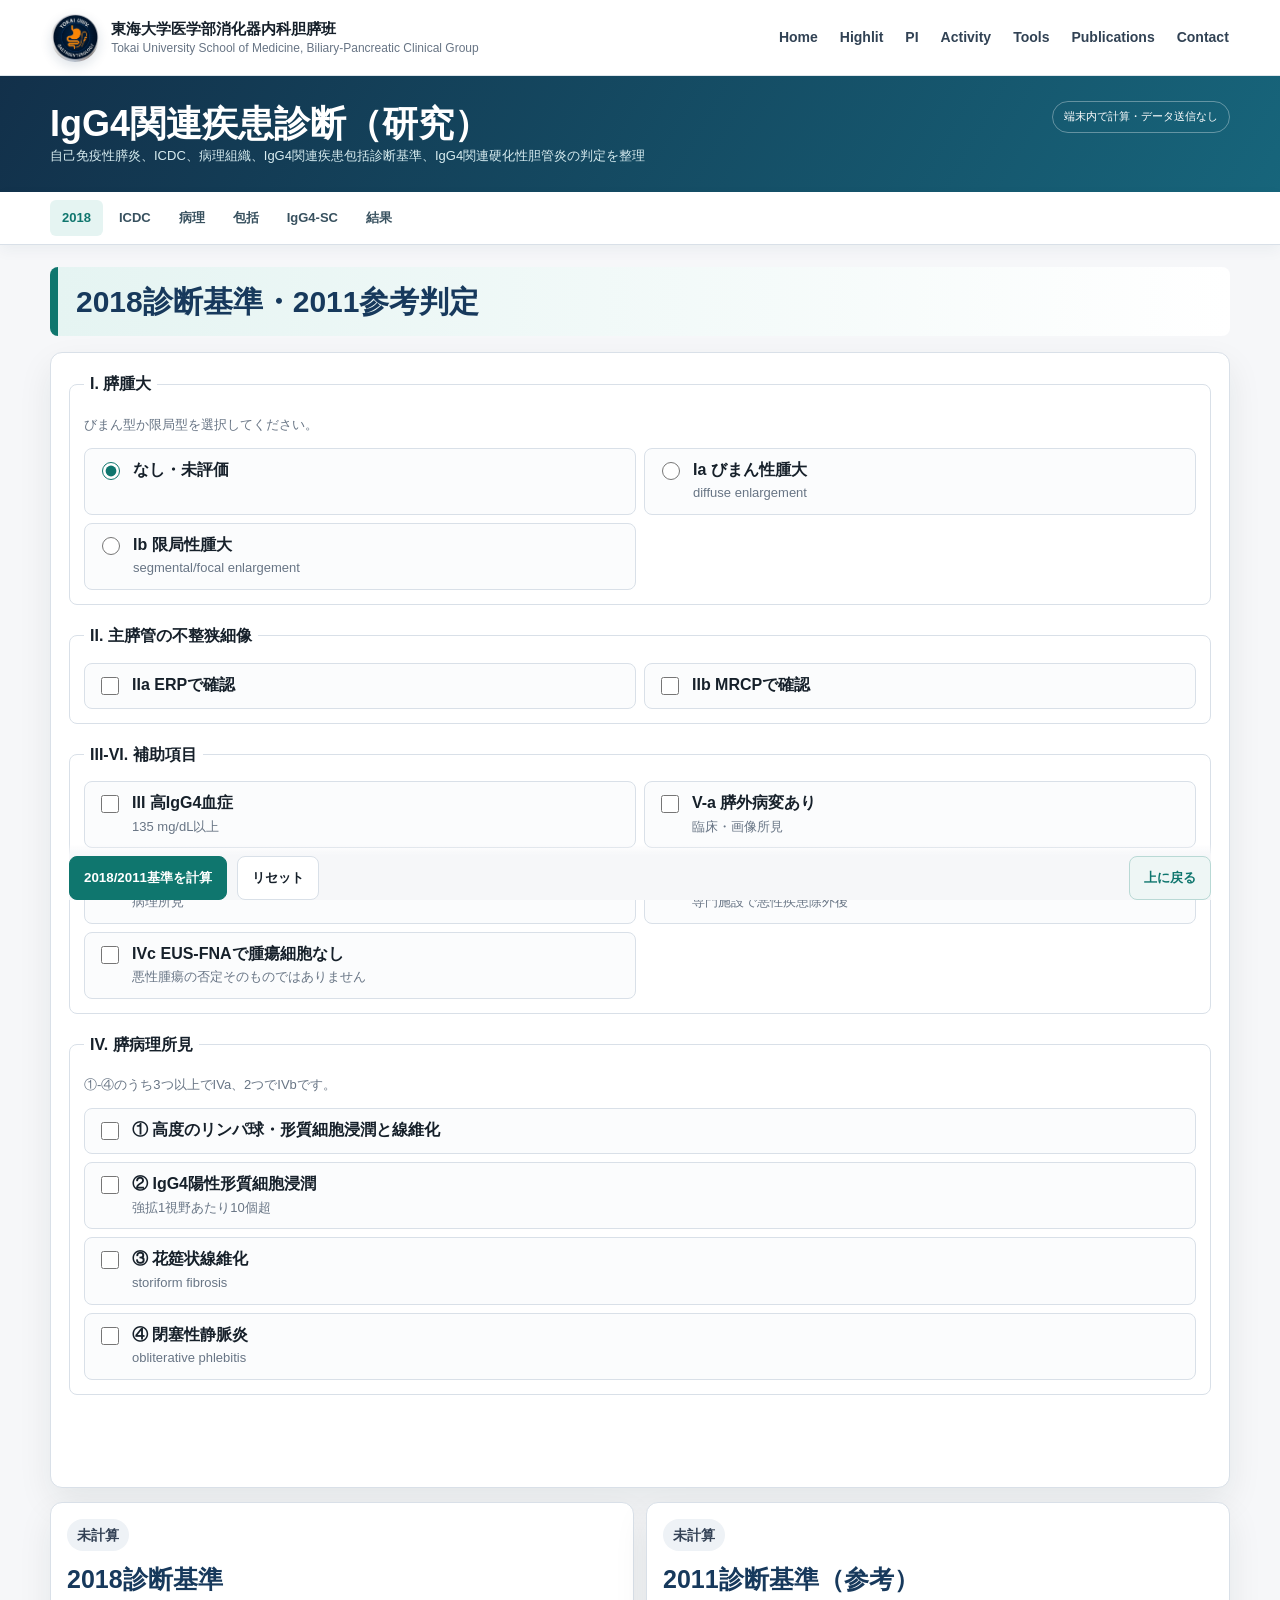
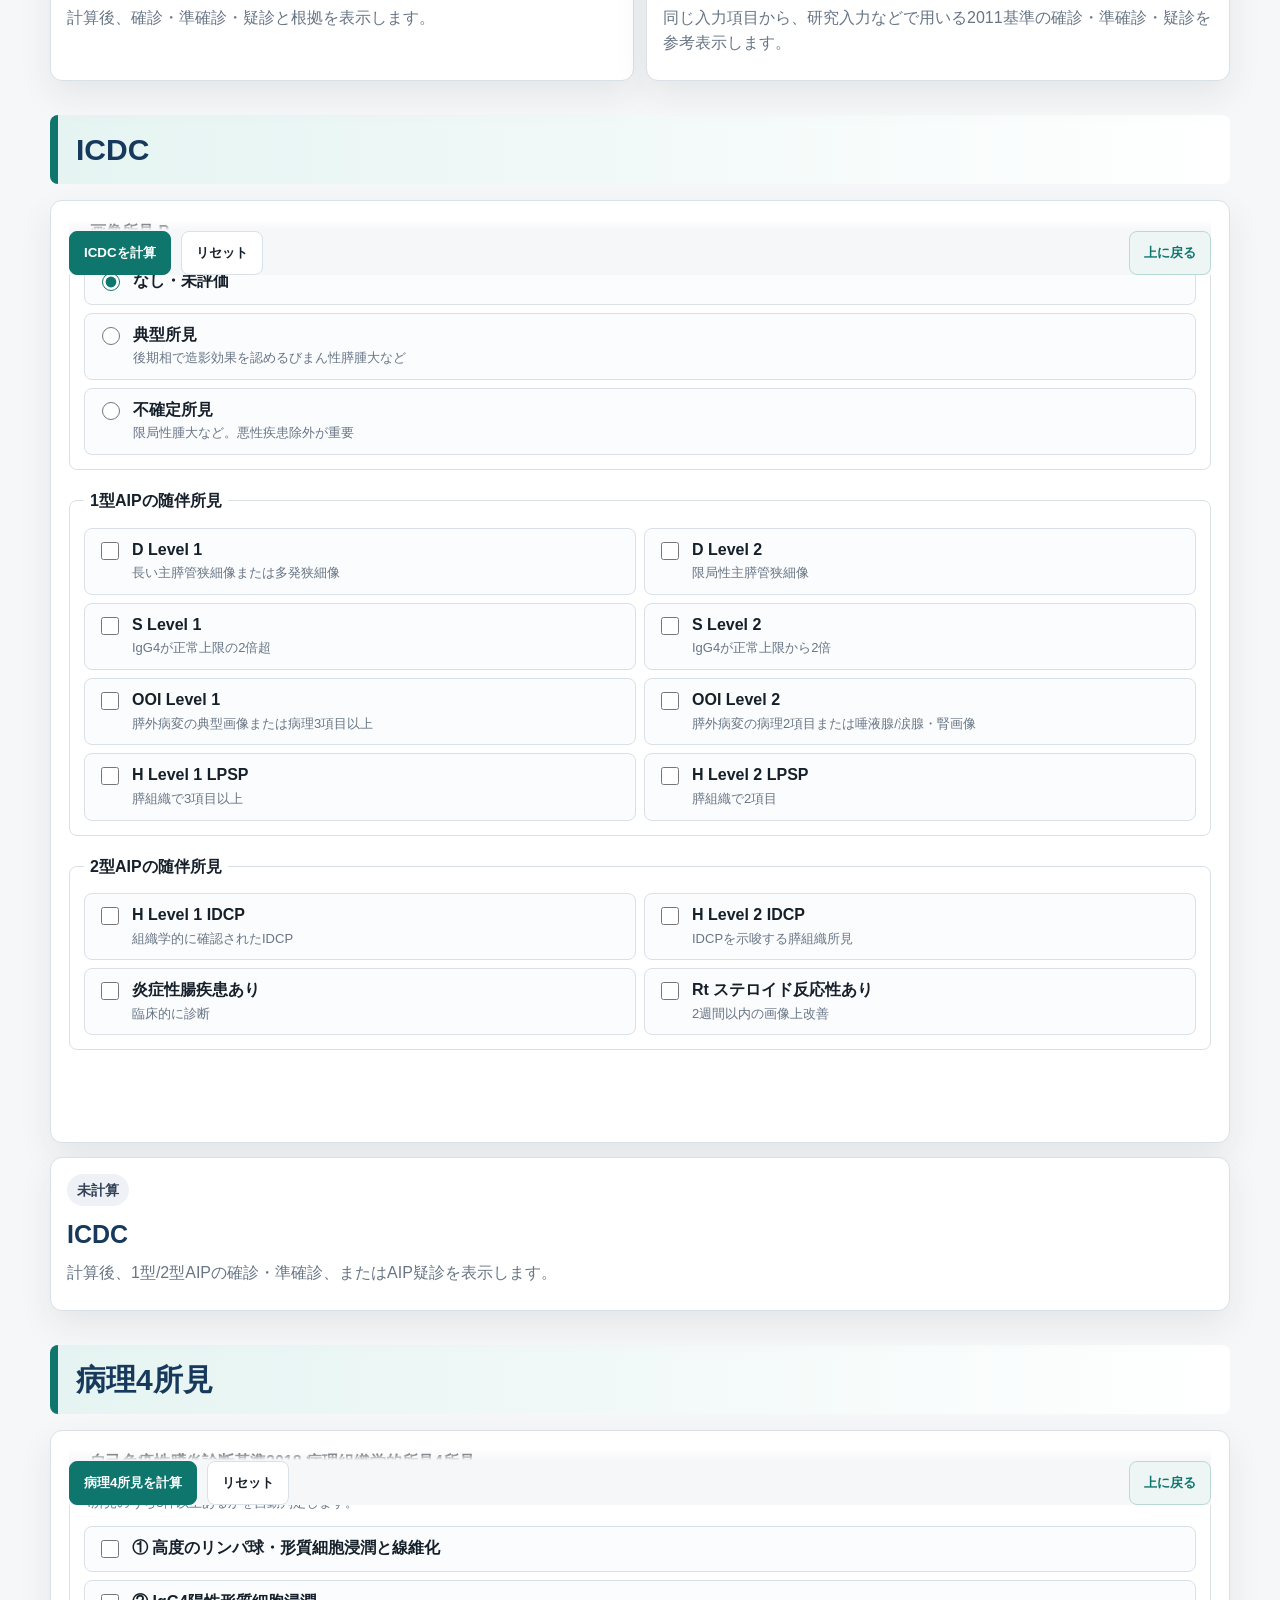
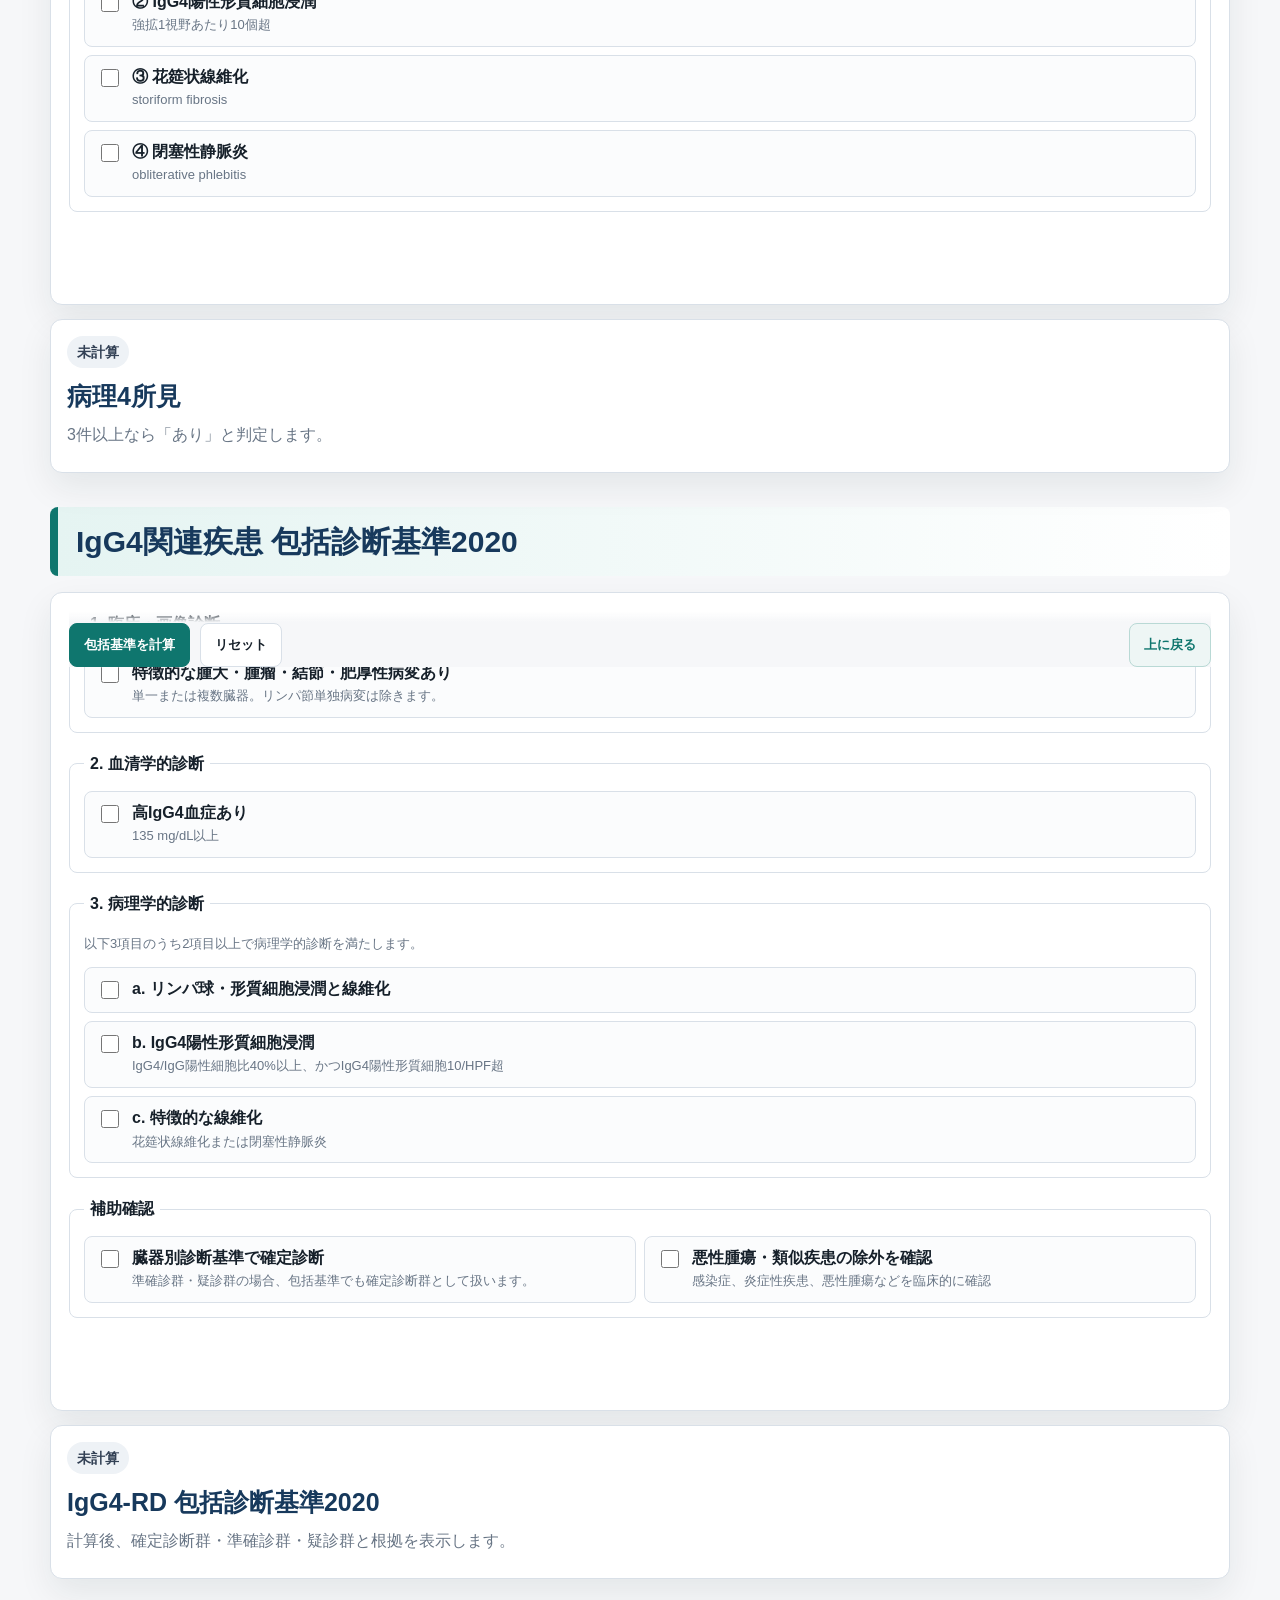
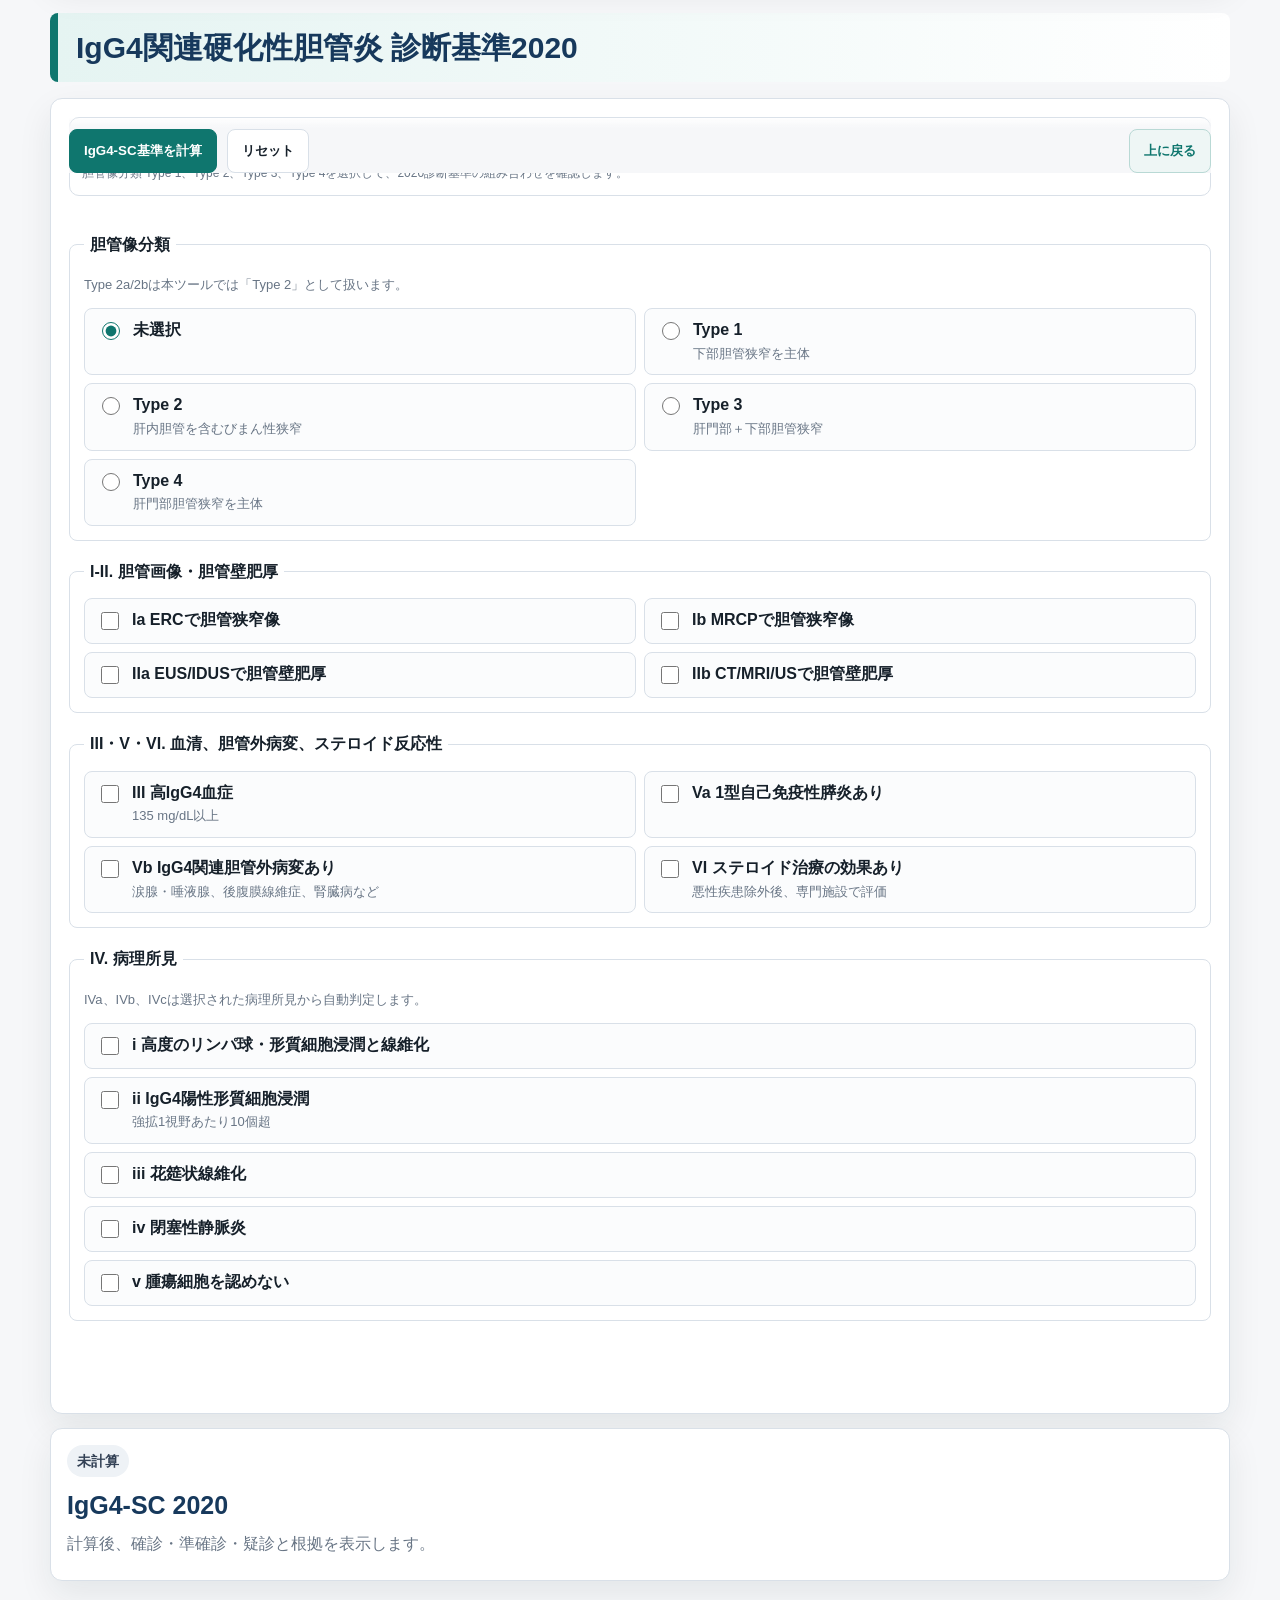
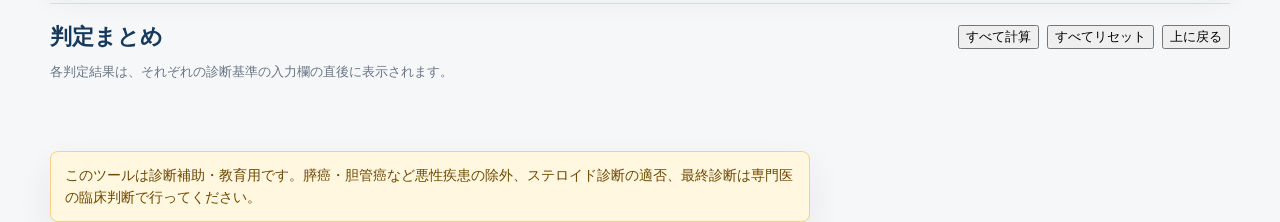
==== commit 5d210a0b: "Add PSC diagnostic tool and update site navigation - Introduce new PSC decision support tool with di" ====
--- a/AIP_Diagnosis/index.html
+++ b/AIP_Diagnosis/index.html
@@ -3,15 +3,15 @@
 <head>
   <meta charset="utf-8">
   <meta name="viewport" content="width=device-width, initial-scale=1, viewport-fit=cover">
-  <title>自己免疫性膵炎 診断基準計算ツール</title>
-  <meta name="description" content="自己免疫性膵炎診断基準2018、ICDC、病理組織学的4所見をクリック入力で判定する診断補助・教育用ツールです。">
-  <meta property="og:title" content="自己免疫性膵炎 診断基準計算ツール">
-  <meta property="og:description" content="自己免疫性膵炎診断基準2018、ICDC、病理組織学的4所見をクリック入力で判定します。">
+  <title>IgG4関連疾患診断（研究）</title>
+  <meta name="description" content="自己免疫性膵炎、IgG4関連疾患包括診断基準2020、IgG4関連硬化性胆管炎2020、ICDC、病理組織学的所見をクリック入力で判定する診断補助・教育用ツールです。">
+  <meta property="og:title" content="IgG4関連疾患診断（研究）">
+  <meta property="og:description" content="自己免疫性膵炎、IgG4関連疾患包括診断基準2020、IgG4関連硬化性胆管炎2020、ICDC、病理組織学的所見をクリック入力で判定します。">
   <meta property="og:type" content="website">
   <meta name="twitter:card" content="summary">
-  <link rel="icon" type="image/png" sizes="32x32" href="../assets/favicon-32.png">
-  <link rel="apple-touch-icon" sizes="180x180" href="../assets/apple-touch-icon.png">
-  <link rel="stylesheet" href="../style.css?v=20260710-1">
+  <link rel="icon" type="image/png" sizes="32x32" href="../assets/favicon-32.png?v=20260716">
+  <link rel="apple-touch-icon" sizes="180x180" href="../assets/apple-touch-icon.png?v=20260716">
+  <link rel="stylesheet" href="../style.css?v=20260713-2">
   <style>
     :root {
       color-scheme: light;
@@ -46,8 +46,8 @@
     }
 
     .tool-header {
-      background: #ffffff;
-      border-bottom: 1px solid var(--line);
+      background: linear-gradient(120deg, #12304a, #17657b);
+      color: #ffffff;
     }
 
     .wrap {
@@ -56,9 +56,16 @@
     }
 
     .top {
-      padding: 24px 0 18px;
+      padding: 25px 0;
       display: grid;
       gap: 10px;
+    }
+
+    .hero-row {
+      display: flex;
+      justify-content: space-between;
+      gap: 20px;
+      align-items: flex-start;
     }
 
     h1 {
@@ -70,8 +77,18 @@
 
     .lead {
       margin: 0;
-      color: var(--muted);
+      color: #d8edf1;
       max-width: 920px;
+      font-size: 13px;
+    }
+
+    .local-status {
+      flex: 0 0 auto;
+      border: 1px solid #ffffff55;
+      border-radius: 999px;
+      padding: 6px 11px;
+      font-size: 11px;
+      white-space: nowrap;
     }
 
     .notice {
@@ -86,31 +103,45 @@
 
     .tool-tabs {
       display: flex;
-      gap: 6px;
-      padding: 0 0 16px;
+      gap: 4px;
+      padding: 8px 0;
       overflow-x: auto;
       -webkit-overflow-scrolling: touch;
       scrollbar-width: thin;
     }
 
+    .tool-nav {
+      position: sticky;
+      top: 76px;
+      z-index: 8;
+      background: #ffffff;
+      border-bottom: 1px solid var(--line);
+      box-shadow: 0 5px 14px rgba(24, 59, 76, 0.05);
+    }
+
     .tab {
-      border: 1px solid var(--line);
-      background: #fff;
-      color: var(--ink);
-      border-radius: 999px;
-      min-height: 34px;
-      padding: 5px 10px;
-      font-weight: 700;
+      border: 0;
+      background: transparent;
+      color: #38515f;
+      border-radius: 6px;
+      min-height: 36px;
+      padding: 8px 12px;
+      font-weight: 800;
       font-size: 13px;
       white-space: nowrap;
       cursor: pointer;
       touch-action: manipulation;
+      box-shadow: none;
     }
 
     .tab.active {
-      border-color: var(--accent);
       background: var(--accent-soft);
-      color: #0a5f59;
+      color: var(--accent);
+    }
+
+    .tab:hover {
+      background: var(--accent-soft);
+      color: var(--accent);
     }
 
     main {
@@ -119,11 +150,11 @@
 
     section.screen {
       display: block;
-      scroll-margin-top: 18px;
+      scroll-margin-top: 140px;
     }
 
     section.screen + section.screen {
-      margin-top: 18px;
+      margin-top: 34px;
     }
 
     .layout {
@@ -133,15 +164,20 @@
     }
 
     .section-title {
-      margin: 0 0 8px;
-      font-size: 20px;
+      margin: 0 0 16px;
+      padding: 16px 18px;
+      border-left: 8px solid var(--accent);
+      border-radius: 8px;
+      background: linear-gradient(90deg, var(--accent-soft), #fff);
+      font-size: 30px;
+      line-height: 1.25;
       letter-spacing: 0;
     }
 
     .panel {
       background: var(--panel);
       border: 1px solid var(--line);
-      border-radius: 8px;
+      border-radius: 12px;
       box-shadow: var(--shadow);
     }
 
@@ -221,6 +257,7 @@
       display: flex;
       flex-wrap: wrap;
       gap: 10px;
+      align-items: center;
       position: sticky;
       bottom: 0;
       background: linear-gradient(180deg, rgba(246,247,249,0), var(--bg) 20%);
@@ -246,6 +283,13 @@
       color: #fff;
     }
 
+    .actions .back-top {
+      margin-left: auto;
+      background: #eef6f5;
+      border-color: #b9d9d5;
+      color: var(--accent);
+    }
+
     .result {
       padding: 16px;
     }
@@ -280,6 +324,40 @@
       display: grid;
       grid-template-columns: repeat(3, minmax(0, 1fr));
       gap: 12px;
+    }
+
+    .criteria-results {
+      display: grid;
+      grid-template-columns: repeat(2, minmax(0, 1fr));
+      gap: 12px;
+      margin-top: 14px;
+    }
+
+    .criteria-results.single {
+      grid-template-columns: minmax(0, 1fr);
+    }
+
+    .criteria-figure {
+      margin: 0 0 18px;
+      padding: 12px;
+      border: 1px solid var(--line);
+      border-radius: 10px;
+      background: #fff;
+    }
+
+    .criteria-figure img {
+      display: block;
+      width: 100%;
+      max-height: 360px;
+      object-fit: contain;
+      border-radius: 8px;
+      background: #fff;
+    }
+
+    .criteria-figure figcaption {
+      margin-top: 8px;
+      color: var(--muted);
+      font-size: 12px;
     }
 
     .badge {
@@ -362,12 +440,25 @@
     }
 
     @media (max-width: 900px) {
-      .summary-grid {
+      .summary-grid,
+      .criteria-results {
         grid-template-columns: 1fr;
       }
     }
 
     @media (max-width: 640px) {
+      .tool-nav {
+        top: 70px;
+      }
+
+      .hero-row {
+        display: block;
+      }
+
+      .local-status {
+        display: none;
+      }
+
       .wrap {
         width: min(100% - 20px, 1180px);
       }
@@ -387,15 +478,14 @@
       }
 
       .tool-tabs {
-        margin-inline: -10px;
-        padding-inline: 10px;
+        padding-inline: 0;
         scroll-snap-type: x proximity;
       }
 
       .tab {
-        min-height: 32px;
-        padding: 4px 9px;
-        font-size: 12px;
+        min-height: 38px;
+        padding: 7px 12px;
+        font-size: 13px;
         scroll-snap-align: start;
       }
 
@@ -439,10 +529,20 @@
         padding: 12px 12px max(12px, env(safe-area-inset-bottom));
       }
 
+      .section-title {
+        padding: 12px 14px;
+        font-size: 24px;
+      }
+
       .actions button {
         width: 100%;
         min-height: 42px;
         font-size: 16px;
+      }
+
+      .actions .back-top {
+        margin-left: 0;
+        grid-column: 1 / -1;
       }
 
       .result {
@@ -467,7 +567,7 @@
 <body>
   <header class="site-header">
     <a class="brand" href="../index.html#home" aria-label="Home">
-      <img class="brand-logo" src="../assets/tokai-gastro-logo.png" alt="Tokai University Gastroenterology">
+      <img class="brand-logo" src="../assets/tokai-gastro-logo.png?v=20260716" alt="Tokai University Gastroenterology">
       <span>
         <span class="brand-ja">東海大学医学部消化器内科胆膵班</span>
         <span class="brand-en">Tokai University School of Medicine, Biliary-Pancreatic Clinical Group</span>
@@ -482,11 +582,10 @@
 
     <nav class="site-nav" aria-label="Primary navigation">
       <a href="../index.html#home">Home</a>
-      <a href="../weekly-highlights/weekly-highlight-2026-07-12.html">Highlights</a>
-      <a href="index.html">AIP tool</a>
+      <a href="../weekly-highlights/weekly-highlight-2026-07-19.html">Highlit</a>
       <a href="../index.html#members">PI</a>
-      <a href="../index.html#research">Research</a>
-      <a href="../index.html#education">Education</a>
+      <a href="../index.html#activity">Activity</a>
+      <a href="../index.html#tools">Tools</a>
       <a href="../index.html#publications">Publications</a>
       <a href="../index.html#contact">Contact</a>
     </nav>
@@ -494,21 +593,32 @@
 
   <header class="tool-header">
     <div class="wrap top">
-      <h1>自己免疫性膵炎 診断基準計算ツール</h1>
-      <p class="lead">各項目の有無をクリックし、ページ下部で判定をまとめて確認します。自己免疫性膵炎臨床診断基準2018、ICDC、病理組織学的4所見の確認に対応しています。</p>
-      <p class="notice">このツールは診断補助・教育用です。膵癌・胆管癌など悪性疾患の除外、ステロイド診断の適否、最終診断は専門医の臨床判断で行ってください。</p>
-      <nav class="tool-tabs" aria-label="診断基準">
+      <div class="hero-row">
+        <div>
+          <h1>IgG4関連疾患診断（研究）</h1>
+          <p class="lead">自己免疫性膵炎、ICDC、病理組織、IgG4関連疾患包括診断基準、IgG4関連硬化性胆管炎の判定を整理</p>
+        </div>
+        <div class="local-status">端末内で計算・データ送信なし</div>
+      </div>
+    </div>
+  </header>
+
+  <nav class="tool-nav" aria-label="ページ内ナビゲーション">
+    <div class="wrap">
+      <div class="tool-tabs">
         <button class="tab active" data-target="screen-jps">2018</button>
         <button class="tab" data-target="screen-icdc">ICDC</button>
         <button class="tab" data-target="screen-histology">病理</button>
+        <button class="tab" data-target="screen-comprehensive">包括</button>
+        <button class="tab" data-target="screen-igg4sc">IgG4-SC</button>
         <button class="tab" data-target="summary">結果</button>
-      </nav>
+      </div>
     </div>
-  </header>
+  </nav>
 
   <main class="wrap">
     <section class="screen active" id="screen-jps">
-      <h2 class="section-title">2018診断基準</h2>
+      <h2 class="section-title">2018診断基準・2011参考判定</h2>
       <div class="layout">
         <div class="panel form">
           <fieldset>
@@ -552,10 +662,23 @@
           </fieldset>
 
           <div class="actions">
-            <button class="primary" id="calc-jps">2018基準を計算</button>
+            <button class="primary" id="calc-jps">2018/2011基準を計算</button>
             <button id="reset-jps">リセット</button>
+            <button class="back-top" type="button">上に戻る</button>
           </div>
         </div>
+      </div>
+      <div class="criteria-results">
+        <aside class="panel result" id="result-jps" aria-live="polite">
+          <span class="badge">未計算</span>
+          <h2>2018診断基準</h2>
+          <p>計算後、確診・準確診・疑診と根拠を表示します。</p>
+        </aside>
+        <aside class="panel result" id="result-jps2011" aria-live="polite">
+          <span class="badge">未計算</span>
+          <h2>2011診断基準（参考）</h2>
+          <p>同じ入力項目から、研究入力などで用いる2011基準の確診・準確診・疑診を参考表示します。</p>
+        </aside>
       </div>
     </section>
 
@@ -599,8 +722,16 @@
           <div class="actions">
             <button class="primary" id="calc-icdc">ICDCを計算</button>
             <button id="reset-icdc">リセット</button>
+            <button class="back-top" type="button">上に戻る</button>
           </div>
         </div>
+      </div>
+      <div class="criteria-results single">
+        <aside class="panel result" id="result-icdc" aria-live="polite">
+          <span class="badge">未計算</span>
+          <h2>ICDC</h2>
+          <p>計算後、1型/2型AIPの確診・準確診、またはAIP疑診を表示します。</p>
+        </aside>
       </div>
     </section>
 
@@ -622,30 +753,11 @@
           <div class="actions">
             <button class="primary" id="calc-histology">病理4所見を計算</button>
             <button id="reset-histology">リセット</button>
+            <button class="back-top" type="button">上に戻る</button>
           </div>
         </div>
       </div>
-    </section>
-
-    <section class="summary" id="summary" aria-label="判定まとめ">
-      <div class="summary-head">
-        <h2>判定まとめ</h2>
-        <div class="summary-actions">
-          <button class="primary" id="calc-all">すべて計算</button>
-          <button id="reset-all">すべてリセット</button>
-        </div>
-      </div>
-      <div class="summary-grid">
-        <aside class="panel result" id="result-jps" aria-live="polite">
-          <span class="badge">未計算</span>
-          <h2>2018診断基準</h2>
-          <p>計算後、確診・準確診・疑診と根拠を表示します。</p>
-        </aside>
-        <aside class="panel result" id="result-icdc" aria-live="polite">
-          <span class="badge">未計算</span>
-          <h2>ICDC</h2>
-          <p>計算後、1型/2型AIPの確診・準確診、またはAIP疑診を表示します。</p>
-        </aside>
+      <div class="criteria-results single">
         <aside class="panel result" id="result-histology" aria-live="polite">
           <span class="badge">未計算</span>
           <h2>病理4所見</h2>
@@ -653,7 +765,144 @@
         </aside>
       </div>
     </section>
+
+    <section class="screen" id="screen-comprehensive">
+      <h2 class="section-title">IgG4関連疾患 包括診断基準2020</h2>
+      <div class="layout">
+        <div class="panel form">
+          <fieldset>
+            <legend>1. 臨床・画像診断</legend>
+            <div class="choices">
+              <label class="choice"><input type="checkbox" id="comp-clinical"><div><strong>特徴的な腫大・腫瘤・結節・肥厚性病変あり</strong><span>単一または複数臓器。リンパ節単独病変は除きます。</span></div></label>
+            </div>
+          </fieldset>
+
+          <fieldset>
+            <legend>2. 血清学的診断</legend>
+            <div class="choices">
+              <label class="choice"><input type="checkbox" id="comp-igg4"><div><strong>高IgG4血症あり</strong><span>135 mg/dL以上</span></div></label>
+            </div>
+          </fieldset>
+
+          <fieldset>
+            <legend>3. 病理学的診断</legend>
+            <p class="hint">以下3項目のうち2項目以上で病理学的診断を満たします。</p>
+            <div class="choices">
+              <label class="choice"><input type="checkbox" class="comp-path"><div><strong>a. リンパ球・形質細胞浸潤と線維化</strong></div></label>
+              <label class="choice"><input type="checkbox" class="comp-path"><div><strong>b. IgG4陽性形質細胞浸潤</strong><span>IgG4/IgG陽性細胞比40%以上、かつIgG4陽性形質細胞10/HPF超</span></div></label>
+              <label class="choice"><input type="checkbox" class="comp-path"><div><strong>c. 特徴的な線維化</strong><span>花筵状線維化または閉塞性静脈炎</span></div></label>
+            </div>
+          </fieldset>
+
+          <fieldset>
+            <legend>補助確認</legend>
+            <div class="choices grid2">
+              <label class="choice"><input type="checkbox" id="comp-organ-specific"><div><strong>臓器別診断基準で確定診断</strong><span>準確診群・疑診群の場合、包括基準でも確定診断群として扱います。</span></div></label>
+              <label class="choice"><input type="checkbox" id="comp-exclusion"><div><strong>悪性腫瘍・類似疾患の除外を確認</strong><span>感染症、炎症性疾患、悪性腫瘍などを臨床的に確認</span></div></label>
+            </div>
+          </fieldset>
+
+          <div class="actions">
+            <button class="primary" id="calc-comprehensive">包括基準を計算</button>
+            <button id="reset-comprehensive">リセット</button>
+            <button class="back-top" type="button">上に戻る</button>
+          </div>
+        </div>
+      </div>
+      <div class="criteria-results single">
+        <aside class="panel result" id="result-comprehensive" aria-live="polite">
+          <span class="badge">未計算</span>
+          <h2>IgG4-RD 包括診断基準2020</h2>
+          <p>計算後、確定診断群・準確診群・疑診群と根拠を表示します。</p>
+        </aside>
+      </div>
+    </section>
+
+    <section class="screen" id="screen-igg4sc">
+      <h2 class="section-title">IgG4関連硬化性胆管炎 診断基準2020</h2>
+      <div class="layout">
+        <div class="panel form">
+          <figure class="criteria-figure">
+            <img src="../assets/igg4sc-cholangiogram-types.png" alt="IgG4関連硬化性胆管炎の胆管像分類 Type 1、Type 2a、Type 2b、Type 3、Type 4">
+            <figcaption>胆管像分類 Type 1、Type 2、Type 3、Type 4を選択して、2020診断基準の組み合わせを確認します。</figcaption>
+          </figure>
+
+          <fieldset>
+            <legend>胆管像分類</legend>
+            <p class="hint">Type 2a/2bは本ツールでは「Type 2」として扱います。</p>
+            <div class="choices grid2">
+              <label class="choice"><input type="radio" name="igsc-type" value="none" checked><div><strong>未選択</strong></div></label>
+              <label class="choice"><input type="radio" name="igsc-type" value="1"><div><strong>Type 1</strong><span>下部胆管狭窄を主体</span></div></label>
+              <label class="choice"><input type="radio" name="igsc-type" value="2"><div><strong>Type 2</strong><span>肝内胆管を含むびまん性狭窄</span></div></label>
+              <label class="choice"><input type="radio" name="igsc-type" value="3"><div><strong>Type 3</strong><span>肝門部＋下部胆管狭窄</span></div></label>
+              <label class="choice"><input type="radio" name="igsc-type" value="4"><div><strong>Type 4</strong><span>肝門部胆管狭窄を主体</span></div></label>
+            </div>
+          </fieldset>
+
+          <fieldset>
+            <legend>I-II. 胆管画像・胆管壁肥厚</legend>
+            <div class="choices grid2">
+              <label class="choice"><input type="checkbox" id="igsc-erc"><div><strong>Ia ERCで胆管狭窄像</strong></div></label>
+              <label class="choice"><input type="checkbox" id="igsc-mrcp"><div><strong>Ib MRCPで胆管狭窄像</strong></div></label>
+              <label class="choice"><input type="checkbox" id="igsc-eus"><div><strong>IIa EUS/IDUSで胆管壁肥厚</strong></div></label>
+              <label class="choice"><input type="checkbox" id="igsc-ct"><div><strong>IIb CT/MRI/USで胆管壁肥厚</strong></div></label>
+            </div>
+          </fieldset>
+
+          <fieldset>
+            <legend>III・V・VI. 血清、胆管外病変、ステロイド反応性</legend>
+            <div class="choices grid2">
+              <label class="choice"><input type="checkbox" id="igsc-igg4"><div><strong>III 高IgG4血症</strong><span>135 mg/dL以上</span></div></label>
+              <label class="choice"><input type="checkbox" id="igsc-va"><div><strong>Va 1型自己免疫性膵炎あり</strong></div></label>
+              <label class="choice"><input type="checkbox" id="igsc-vb"><div><strong>Vb IgG4関連胆管外病変あり</strong><span>涙腺・唾液腺、後腹膜線維症、腎臓病など</span></div></label>
+              <label class="choice"><input type="checkbox" id="igsc-steroid"><div><strong>VI ステロイド治療の効果あり</strong><span>悪性疾患除外後、専門施設で評価</span></div></label>
+            </div>
+          </fieldset>
+
+          <fieldset>
+            <legend>IV. 病理所見</legend>
+            <p class="hint">IVa、IVb、IVcは選択された病理所見から自動判定します。</p>
+            <div class="choices">
+              <label class="choice"><input type="checkbox" id="igsc-path-i"><div><strong>i 高度のリンパ球・形質細胞浸潤と線維化</strong></div></label>
+              <label class="choice"><input type="checkbox" id="igsc-path-ii"><div><strong>ii IgG4陽性形質細胞浸潤</strong><span>強拡1視野あたり10個超</span></div></label>
+              <label class="choice"><input type="checkbox" id="igsc-path-iii"><div><strong>iii 花筵状線維化</strong></div></label>
+              <label class="choice"><input type="checkbox" id="igsc-path-iv"><div><strong>iv 閉塞性静脈炎</strong></div></label>
+              <label class="choice"><input type="checkbox" id="igsc-path-v"><div><strong>v 腫瘍細胞を認めない</strong></div></label>
+            </div>
+          </fieldset>
+
+          <div class="actions">
+            <button class="primary" id="calc-igg4sc">IgG4-SC基準を計算</button>
+            <button id="reset-igg4sc">リセット</button>
+            <button class="back-top" type="button">上に戻る</button>
+          </div>
+        </div>
+      </div>
+      <div class="criteria-results single">
+        <aside class="panel result" id="result-igg4sc" aria-live="polite">
+          <span class="badge">未計算</span>
+          <h2>IgG4-SC 2020</h2>
+          <p>計算後、確診・準確診・疑診と根拠を表示します。</p>
+        </aside>
+      </div>
+    </section>
+
+    <section class="summary" id="summary" aria-label="判定まとめ">
+      <div class="summary-head">
+        <h2>判定まとめ</h2>
+        <div class="summary-actions">
+          <button class="primary" id="calc-all">すべて計算</button>
+          <button id="reset-all">すべてリセット</button>
+          <button class="back-top" type="button">上に戻る</button>
+        </div>
+      </div>
+      <p class="hint">各判定結果は、それぞれの診断基準の入力欄の直後に表示されます。</p>
+    </section>
   </main>
+
+  <div class="wrap">
+    <p class="notice">このツールは診断補助・教育用です。膵癌・胆管癌など悪性疾患の除外、ステロイド診断の適否、最終診断は専門医の臨床判断で行ってください。</p>
+  </div>
 
   <script>
     const $ = (selector, root = document) => root.querySelector(selector);
@@ -671,7 +920,7 @@
       return $$(selector).filter(input => input.checked).length;
     }
 
-    function renderResult(target, level, title, note, facts) {
+    function renderResult(target, level, title, note, facts, sources = "参照: 自己免疫性膵炎臨床診断基準2018、ICDC for autoimmune pancreatitis、自己免疫性膵炎診療ガイドライン2020。") {
       const badgeText = {
         definite: "確診",
         probable: "準確診",
@@ -685,8 +934,80 @@
         <h2>${title}</h2>
         <p>${note}</p>
         <ul class="facts">${facts.map(item => `<li>${item}</li>`).join("")}</ul>
-        <div class="sources">参照: 自己免疫性膵炎臨床診断基準2018、ICDC for autoimmune pancreatitis、自己免疫性膵炎診療ガイドライン2020。</div>
+        <div class="sources">${sources}</div>
       `;
+    }
+
+    function calcJps2011() {
+      const pancreas = radioValue("jps-pancreas");
+      const ia = pancreas === "diffuse";
+      const ib = pancreas === "focal";
+      const ii = checked("jps-erp");
+      const mrcpOnly = checked("jps-mrcp") && !ii;
+      const iii = checked("jps-igg4");
+      const vClinical = checked("jps-ooi-clinical");
+      const vPath = checked("jps-ooi-path");
+      const v = vClinical || vPath;
+      const option = checked("jps-steroid");
+      const eusFna = checked("jps-eus");
+      const histCount = countChecked(".jps-histo");
+      const iva = histCount >= 3;
+      const ivb = histCount >= 2;
+      const supportCount = [iii, ivb, v].filter(Boolean).length;
+      const facts = [
+        `膵腫大: ${ia ? "Ia びまん性" : ib ? "Ib 限局性" : "なし・未評価"}`,
+        `II 主膵管の不整狭細像: ${ii ? "ERPで確認" : "なし・未評価"}${mrcpOnly ? "（MRCPのみは2011基準のIIとしては扱いません）" : ""}`,
+        `III/IVb/V: III=${iii ? "あり" : "なし"}、IVb=${ivb ? "あり" : "なし"}、V=${v ? "あり" : "なし"}（該当 ${supportCount} 項目）`,
+        `病理: IVa=${iva ? "あり" : "なし"}、IVb=${ivb ? "あり" : "なし"}、病理①-④は <span class="count">${histCount}</span> 件`,
+        `オプション: ステロイド治療効果=${option ? "あり" : "なし"}、EUS-FNA腫瘍細胞なし=${eusFna ? "あり" : "なし"}`
+      ];
+
+      let level = "none";
+      let title = "2011診断基準では該当なし";
+      let note = "入力された項目だけでは、2011基準の確診・準確診・疑診の組み合わせに達していません。";
+
+      if (iva) {
+        level = "definite";
+        title = "確診: 病理組織学的確診";
+        note = "IVa、すなわち病理①-④のうち3項目以上を満たします。";
+      } else if (ia && supportCount >= 1) {
+        level = "definite";
+        title = "確診: びまん型";
+        note = "Iaに加えて、III/IVb/Vのいずれかを満たします。";
+      } else if (ib && ii && supportCount >= 2) {
+        level = "definite";
+        title = "確診: 限局型";
+        note = "Ib + IIに加えて、III/IVb/Vのうち2項目以上を満たします。";
+      } else if (ib && ii && supportCount >= 1 && option) {
+        level = "definite";
+        title = "確診: 限局型";
+        note = "Ib + II + III/IVb/Vのいずれか + オプションを満たします。";
+      } else if (ib && !ii && eusFna && supportCount >= 1 && option) {
+        level = "probable";
+        title = "準確診: 限局型";
+        note = "ERP像が得られない限局型で、EUS-FNA等による膵癌除外、III/IVb/Vのいずれか、オプションを満たす組み合わせとして扱います。";
+      } else if (ib && ii && supportCount >= 1) {
+        level = "probable";
+        title = "準確診: 限局型";
+        note = "Ib + II + III/IVb/Vのいずれかを満たします。";
+      } else if (ia && ii && option) {
+        level = "possible";
+        title = "疑診: びまん型";
+        note = "Ia + II + オプションを満たします。";
+      } else if (ib && ii && option) {
+        level = "possible";
+        title = "疑診: 限局型";
+        note = "Ib + II + オプションを満たします。2011基準では2型AIPの可能性も含まれます。";
+      }
+
+      renderResult(
+        $("#result-jps2011"),
+        level,
+        title,
+        note,
+        facts,
+        "参照: 自己免疫性膵炎臨床診断基準2011。2018基準と同じ入力項目から研究入力用に参考表示しています。"
+      );
     }
 
     function calcJps() {
@@ -759,6 +1080,7 @@
       }
 
       renderResult($("#result-jps"), level, title, note, facts);
+      calcJps2011();
     }
 
     function calcIcdc() {
@@ -859,6 +1181,145 @@
       );
     }
 
+    function calcComprehensive() {
+      const clinical = checked("comp-clinical");
+      const serology = checked("comp-igg4");
+      const pathologyCount = countChecked(".comp-path");
+      const pathology = pathologyCount >= 2;
+      const organSpecific = checked("comp-organ-specific");
+      const exclusion = checked("comp-exclusion");
+      const facts = [
+        `1 臨床・画像診断: ${clinical ? "あり" : "なし・未評価"}`,
+        `2 血清学的診断: ${serology ? "高IgG4血症あり" : "なし・未評価"}`,
+        `3 病理学的診断: ${pathology ? "あり" : "なし"}（選択 <span class="count">${pathologyCount}</span> / 3）`,
+        `臓器別診断基準での確定診断: ${organSpecific ? "あり" : "なし・未評価"}`,
+        `除外診断の確認: ${exclusion ? "確認済み" : "未確認"}`
+      ];
+
+      let level = "none";
+      let title = "包括診断基準では該当なし";
+      let note = "入力された項目だけでは、確定診断群・準確診群・疑診群の組み合わせに達していません。";
+
+      if (clinical && serology && pathology) {
+        level = "definite";
+        title = "確定診断群";
+        note = "1 臨床・画像診断、2 血清学的診断、3 病理学的診断のすべてを満たします。";
+      } else if (clinical && pathology) {
+        level = "probable";
+        title = "準確診群";
+        note = "1 臨床・画像診断と3 病理学的診断を満たします。";
+      } else if (clinical && serology) {
+        level = "possible";
+        title = "疑診群";
+        note = "1 臨床・画像診断と2 血清学的診断を満たします。";
+      }
+
+      if (organSpecific && (level === "probable" || level === "possible")) {
+        level = "definite";
+        title = "確定診断群: 臓器別診断基準で確定";
+        note += " さらに臓器別診断基準で確定診断されているため、包括診断基準上もIgG4関連疾患確定診断群として扱います。";
+      }
+
+      if (!exclusion && level !== "none") {
+        note += " ただし、悪性腫瘍や類似疾患の除外確認が未チェックです。実臨床では除外診断が重要です。";
+      }
+
+      renderResult(
+        $("#result-comprehensive"),
+        level,
+        title,
+        note,
+        facts,
+        '参照: 2020改訂 IgG4関連疾患包括診断基準。参考: <a href="https://igg4.w3.kanazawa-u.ac.jp/reference/" target="_blank" rel="noopener">IgG4関連疾患診断基準</a>。'
+      );
+    }
+
+    function calcIgg4Sc() {
+      const bileType = radioValue("igsc-type");
+      const type12 = bileType === "1" || bileType === "2";
+      const type34 = bileType === "3" || bileType === "4";
+      const typeAny = type12 || type34;
+      const ia = checked("igsc-erc");
+      const ib = checked("igsc-mrcp");
+      const iAny = ia || ib;
+      const iia = checked("igsc-eus");
+      const iib = checked("igsc-ct");
+      const iiAny = iia || iib;
+      const iii = checked("igsc-igg4");
+      const va = checked("igsc-va");
+      const vb = checked("igsc-vb");
+      const vi = checked("igsc-steroid");
+      const pathI = checked("igsc-path-i");
+      const pathII = checked("igsc-path-ii");
+      const pathIII = checked("igsc-path-iii");
+      const pathIV = checked("igsc-path-iv");
+      const pathV = checked("igsc-path-v");
+      const iva = pathI && pathII && pathV;
+      const ivb = pathV;
+      const ivc = pathI && pathII && pathV && (pathIII || pathIV);
+
+      const facts = [
+        `胆管像分類: ${typeAny ? `Type ${bileType}` : "未選択"}`,
+        `I 胆管狭窄像: ${ia ? "Ia ERC" : ""}${ia && ib ? " + " : ""}${ib ? "Ib MRCP" : ""}${!iAny ? "なし・未評価" : ""}`,
+        `II 胆管壁肥厚像: ${iia ? "IIa EUS/IDUS" : ""}${iia && iib ? " + " : ""}${iib ? "IIb CT/MRI/US" : ""}${!iiAny ? "なし・未評価" : ""}`,
+        `III/V/VI: III=${iii ? "あり" : "なし"}、Va=${va ? "あり" : "なし"}、Vb=${vb ? "あり" : "なし"}、VI=${vi ? "あり" : "なし"}`,
+        `IV 病理: IVa=${iva ? "あり" : "なし"}、IVb=${ivb ? "あり" : "なし"}、IVc=${ivc ? "あり" : "なし"}`
+      ];
+
+      let level = "none";
+      let title = "IgG4-SC 2020では該当なし";
+      let note = "入力された項目だけでは、確診・準確診・疑診の組み合わせに達していません。胆管癌、膵癌、PSCなどの除外は別途必要です。";
+
+      if (ivc) {
+        level = "definite";
+        title = "確診: 病理組織学的確診";
+        note = "IVcを満たします。病理所見として i、ii、v に加えて iii または iv を認める組み合わせです。";
+      } else if (va && type12 && iAny && iiAny && (iii || vi)) {
+        level = "definite";
+        title = "確診: Vaあり、Type 1/2";
+        note = "胆管像分類 Type 1/2で、Ia/b + IIa/b + III/VIを満たします。";
+      } else if (va && type34 && ia && iia && ivb && (iii || vi)) {
+        level = "definite";
+        title = "確診: Vaあり、Type 3/4";
+        note = "胆管像分類 Type 3/4で、Ia + IIa + IVb + III/VIを満たします。";
+      } else if (!va && typeAny && ia && iia && iii && (iva || vi)) {
+        level = "definite";
+        title = "確診: Vaなし";
+        note = "胆管像分類 Type 1-4で、Ia + IIa + III + IVa/VIを満たします。";
+      } else if (va && type12 && iAny && iiAny) {
+        level = "probable";
+        title = "準確診: Vaあり、Type 1/2";
+        note = "胆管像分類 Type 1/2で、Ia/b + IIa/bを満たします。";
+      } else if (va && type34 && ((ia && iia && ivb) || (iAny && iib && vi))) {
+        level = "probable";
+        title = "準確診: Vaあり、Type 3/4";
+        note = "胆管像分類 Type 3/4で、Ia + IIa + IVb、またはIa/b + IIb + VIを満たします。";
+      } else if (!va && typeAny && ((ia && iia && iva) || (ia && iia && iii && ivb) || (ib && iia && iii && vi))) {
+        level = "probable";
+        title = "準確診: Vaなし";
+        note = "胆管像分類 Type 1-4で、Ia + IIa + IVa、Ia + IIa + III + IVb、またはIb + IIa + III + VIを満たします。";
+      } else if (va && type34 && ((iAny && iia) || (ib && iib && iii))) {
+        level = "possible";
+        title = "疑診: Vaあり、Type 3/4";
+        note = "胆管像分類 Type 3/4で、Ia/b + IIa、またはIb + IIb + IIIを満たします。";
+      } else if (!va && typeAny && ((ia && iia && (iii || vb || vi)) || (ib && iib && iii && vi))) {
+        level = "possible";
+        title = "疑診: Vaなし";
+        note = "胆管像分類 Type 1-4で、Ia + IIa + III/Vb/VI、またはIb + IIb + III + VIを満たします。";
+      } else if (!typeAny && (iAny || iiAny || iii || va || vb || vi || iva || ivb || ivc)) {
+        note = "IgG4-SC 2020の判定には胆管像分類 Type 1-4の選択が必要です。胆管像分類を選んで再計算してください。";
+      }
+
+      renderResult(
+        $("#result-igg4sc"),
+        level,
+        title,
+        note,
+        facts,
+        "参照: IgG4関連硬化性胆管炎臨床診断基準2020。悪性疾患および原発性硬化性胆管炎などの除外は専門的判断で行ってください。"
+      );
+    }
+
     function resetWithin(screenId) {
       const screen = document.getElementById(screenId);
       $$("input[type='checkbox']", screen).forEach(input => input.checked = false);
@@ -879,19 +1340,30 @@
       });
     });
 
+    $$(".back-top").forEach(button => {
+      button.addEventListener("click", () => {
+        document.querySelector(".tool-header").scrollIntoView({ behavior: "smooth", block: "start" });
+      });
+    });
+
     $("#calc-jps").addEventListener("click", calcJps);
     $("#calc-icdc").addEventListener("click", calcIcdc);
     $("#calc-histology").addEventListener("click", calcHistology);
+    $("#calc-comprehensive").addEventListener("click", calcComprehensive);
+    $("#calc-igg4sc").addEventListener("click", calcIgg4Sc);
     $("#calc-all").addEventListener("click", () => {
       calcJps();
       calcIcdc();
       calcHistology();
-      document.getElementById("summary").scrollIntoView({ behavior: "smooth", block: "start" });
+      calcComprehensive();
+      calcIgg4Sc();
+      document.getElementById("result-jps").scrollIntoView({ behavior: "smooth", block: "start" });
     });
 
     $("#reset-jps").addEventListener("click", () => {
       resetWithin("screen-jps");
       resetResult($("#result-jps"), "2018診断基準", "計算後、確診・準確診・疑診と根拠を表示します。");
+      resetResult($("#result-jps2011"), "2011診断基準（参考）", "同じ入力項目から、研究入力などで用いる2011基準の確診・準確診・疑診を参考表示します。");
     });
     $("#reset-icdc").addEventListener("click", () => {
       resetWithin("screen-icdc");
@@ -901,13 +1373,26 @@
       resetWithin("screen-histology");
       resetResult($("#result-histology"), "病理4所見", "3件以上なら「あり」と判定します。");
     });
+    $("#reset-comprehensive").addEventListener("click", () => {
+      resetWithin("screen-comprehensive");
+      resetResult($("#result-comprehensive"), "IgG4-RD 包括診断基準2020", "計算後、確定診断群・準確診群・疑診群と根拠を表示します。");
+    });
+    $("#reset-igg4sc").addEventListener("click", () => {
+      resetWithin("screen-igg4sc");
+      resetResult($("#result-igg4sc"), "IgG4-SC 2020", "計算後、確診・準確診・疑診と根拠を表示します。");
+    });
     $("#reset-all").addEventListener("click", () => {
       resetWithin("screen-jps");
       resetWithin("screen-icdc");
       resetWithin("screen-histology");
+      resetWithin("screen-comprehensive");
+      resetWithin("screen-igg4sc");
       resetResult($("#result-jps"), "2018診断基準", "計算後、確診・準確診・疑診と根拠を表示します。");
+      resetResult($("#result-jps2011"), "2011診断基準（参考）", "同じ入力項目から、研究入力などで用いる2011基準の確診・準確診・疑診を参考表示します。");
       resetResult($("#result-icdc"), "ICDC", "計算後、1型/2型AIPの確診・準確診、またはAIP疑診を表示します。");
       resetResult($("#result-histology"), "病理4所見", "3件以上なら「あり」と判定します。");
+      resetResult($("#result-comprehensive"), "IgG4-RD 包括診断基準2020", "計算後、確定診断群・準確診群・疑診群と根拠を表示します。");
+      resetResult($("#result-igg4sc"), "IgG4-SC 2020", "計算後、確診・準確診・疑診と根拠を表示します。");
     });
   </script>
   <script src="../script.js"></script>
--- a/style.css
+++ b/style.css
@@ -28,6 +28,10 @@
   background: var(--paper);
 }
 
+body.lightbox-active {
+  overflow: hidden;
+}
+
 a {
   color: inherit;
   text-decoration: none;
@@ -334,6 +338,19 @@
   color: #314254;
 }
 
+.news-photo {
+  margin: 6px 0 0;
+  max-width: 260px;
+}
+
+.news-photo img {
+  display: block;
+  width: 100%;
+  height: auto;
+  border: 1px solid var(--line);
+  border-radius: 8px;
+}
+
 .news-item a {
   color: var(--blue);
   text-decoration: underline;
@@ -360,6 +377,60 @@
   display: grid;
   grid-template-columns: repeat(3, minmax(0, 1fr));
   gap: 16px;
+}
+
+.simple-card-grid {
+  display: grid;
+  grid-template-columns: repeat(3, minmax(0, 1fr));
+  gap: 14px;
+}
+
+.simple-card {
+  min-height: 180px;
+  padding: 18px;
+  border: 1px solid var(--line);
+  border-radius: 8px;
+  background: #fff;
+  box-shadow: 0 8px 22px rgba(23, 57, 92, 0.06);
+}
+
+.simple-card h3 {
+  margin: 10px 0 8px;
+  color: var(--navy);
+  font-size: 18px;
+}
+
+.simple-card p {
+  color: #46586b;
+  font-size: 15px;
+}
+
+.tool-button-row {
+  display: flex;
+  flex-wrap: wrap;
+  gap: 10px;
+  align-items: center;
+}
+
+.tool-button {
+  display: inline-flex;
+  align-items: center;
+  justify-content: center;
+  min-height: 42px;
+  padding: 8px 16px;
+  border: 1px solid rgba(31, 111, 169, 0.18);
+  border-radius: 8px;
+  color: #fff;
+  background: var(--blue);
+  font-size: 14px;
+  font-weight: 700;
+  line-height: 1.25;
+  text-align: center;
+  box-shadow: 0 8px 20px rgba(31, 111, 169, 0.14);
+}
+
+.tool-button:hover {
+  background: var(--navy);
 }
 
 .card,
@@ -754,6 +825,174 @@
   color: var(--navy);
   font-size: 14px;
   font-weight: 700;
+}
+
+.education-focus-grid {
+  display: grid;
+  grid-template-columns: repeat(2, minmax(0, 1fr));
+  gap: 16px;
+  margin-bottom: 24px;
+}
+
+.education-focus {
+  display: grid;
+  grid-template-columns: minmax(0, 1fr) 168px;
+  gap: 16px;
+  align-items: start;
+  padding: 18px;
+  border: 1px solid var(--line);
+  border-radius: 8px;
+  background: #fff;
+  box-shadow: 0 10px 28px rgba(23, 57, 92, 0.08);
+}
+
+.education-focus h3 {
+  margin: 8px 0 8px;
+  color: var(--navy);
+  font-size: 19px;
+}
+
+.education-focus p {
+  margin: 0 0 10px;
+  color: #435569;
+}
+
+.education-focus p:last-child {
+  margin-bottom: 0;
+}
+
+.image-expand {
+  display: grid;
+  gap: 8px;
+  width: 100%;
+  padding: 8px;
+  border: 1px solid #b8d4dd;
+  border-radius: 8px;
+  background: #eef8fb;
+  color: var(--blue);
+  font: inherit;
+  font-size: 12px;
+  font-weight: 800;
+  cursor: pointer;
+  transition: transform 0.2s ease, box-shadow 0.2s ease;
+}
+
+.image-expand:hover {
+  transform: translateY(-2px);
+  box-shadow: 0 12px 24px rgba(23, 57, 92, 0.16);
+}
+
+.image-expand img {
+  display: block;
+  width: 100%;
+  aspect-ratio: 4 / 3;
+  object-fit: cover;
+  border-radius: 6px;
+  background: #102a43;
+}
+
+.radiation-media {
+  display: grid;
+  gap: 10px;
+}
+
+.image-link-card {
+  display: grid;
+  gap: 7px;
+  width: 100%;
+  margin: 0;
+  padding: 8px;
+  border: 1px solid #b8d4dd;
+  border-radius: 8px;
+  background: #f4fbfd;
+  color: var(--blue);
+  font-size: 12px;
+  font-weight: 800;
+  line-height: 1.35;
+  text-align: center;
+}
+
+.image-link-card img {
+  display: block;
+  width: 100%;
+  border-radius: 6px;
+  background: #fff;
+}
+
+.qr-card {
+  transition: transform 0.2s ease, box-shadow 0.2s ease;
+}
+
+.qr-card:hover {
+  transform: translateY(-2px);
+  box-shadow: 0 12px 24px rgba(23, 57, 92, 0.16);
+}
+
+.qr-card img {
+  aspect-ratio: 1 / 1;
+  object-fit: contain;
+}
+
+.protection-card img {
+  aspect-ratio: 1 / 1;
+  object-fit: cover;
+}
+
+.protection-card figcaption {
+  color: var(--blue);
+}
+
+.lightbox {
+  position: fixed;
+  inset: 0;
+  z-index: 100;
+  display: none;
+  place-items: center;
+  padding: 28px;
+  background: rgba(11, 29, 48, 0.78);
+}
+
+.lightbox.open {
+  display: grid;
+}
+
+.lightbox figure {
+  width: min(1120px, 94vw);
+  max-height: 88vh;
+  margin: 0;
+  padding: 12px;
+  border-radius: 8px;
+  background: #fff;
+  box-shadow: 0 26px 80px rgba(0, 0, 0, 0.35);
+}
+
+.lightbox img {
+  display: block;
+  width: 100%;
+  max-height: 78vh;
+  object-fit: contain;
+}
+
+.lightbox figcaption {
+  padding: 10px 4px 0;
+  color: var(--navy);
+  font-weight: 800;
+  text-align: center;
+}
+
+.lightbox-close {
+  position: absolute;
+  top: 18px;
+  right: 22px;
+  width: 42px;
+  height: 42px;
+  border: 1px solid rgba(255, 255, 255, 0.45);
+  border-radius: 999px;
+  background: rgba(255, 255, 255, 0.12);
+  color: #fff;
+  font-size: 30px;
+  line-height: 1;
+  cursor: pointer;
 }
 
 .timeline {
@@ -954,7 +1193,9 @@
 
   .split,
   .card-grid,
+  .simple-card-grid,
   .education-visuals,
+  .education-focus-grid,
   .training-grid,
   .news-item,
   .timeline {
@@ -972,6 +1213,22 @@
   .tool-card {
     grid-template-columns: 1fr;
   }
+
+  .tool-button-row {
+    align-items: stretch;
+  }
+
+  .tool-button {
+    flex: 1 1 220px;
+  }
+
+  .education-focus {
+    grid-template-columns: 1fr;
+  }
+
+  .image-expand {
+    max-width: 260px;
+  }
 }
 
 @media (max-width: 620px) {
@@ -1012,6 +1269,15 @@
 
   .notice {
     padding: 13px;
+  }
+
+  .lightbox {
+    padding: 14px;
+  }
+
+  .lightbox-close {
+    top: 10px;
+    right: 12px;
   }
 
   .member {
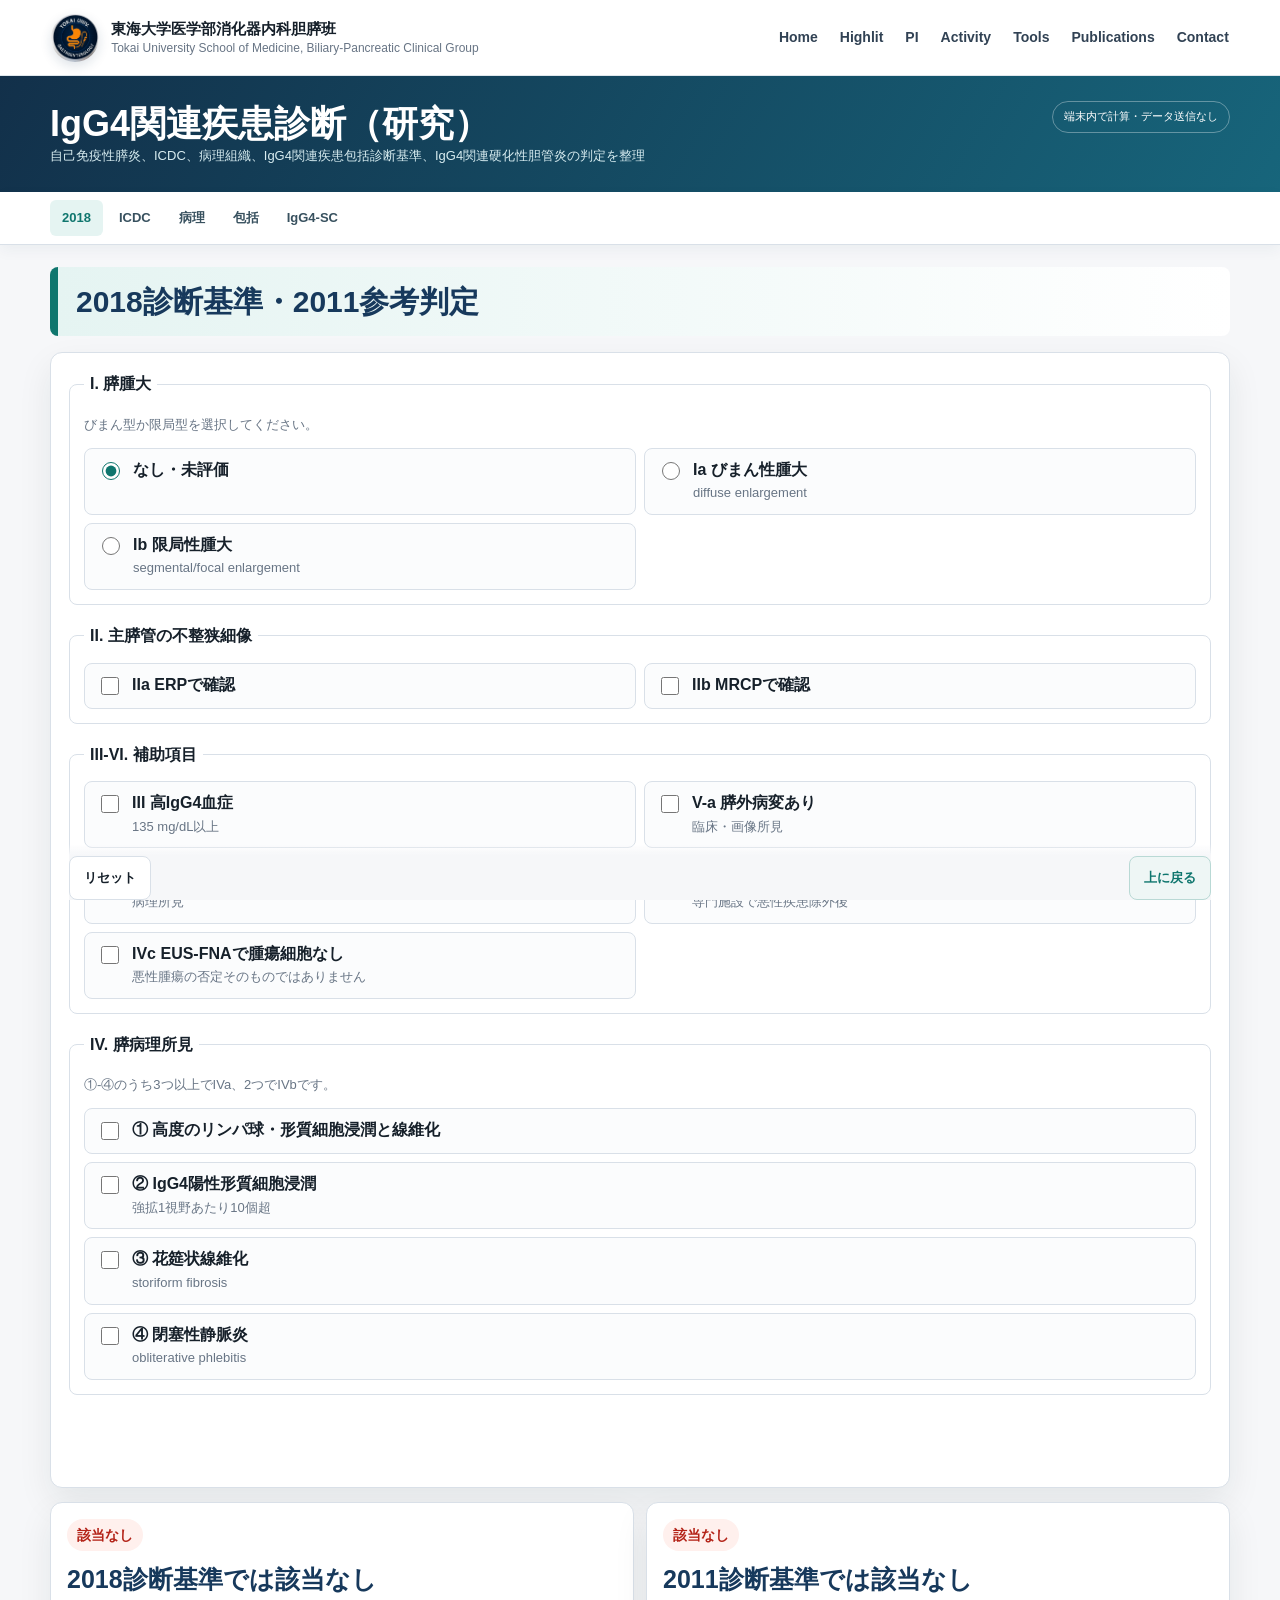
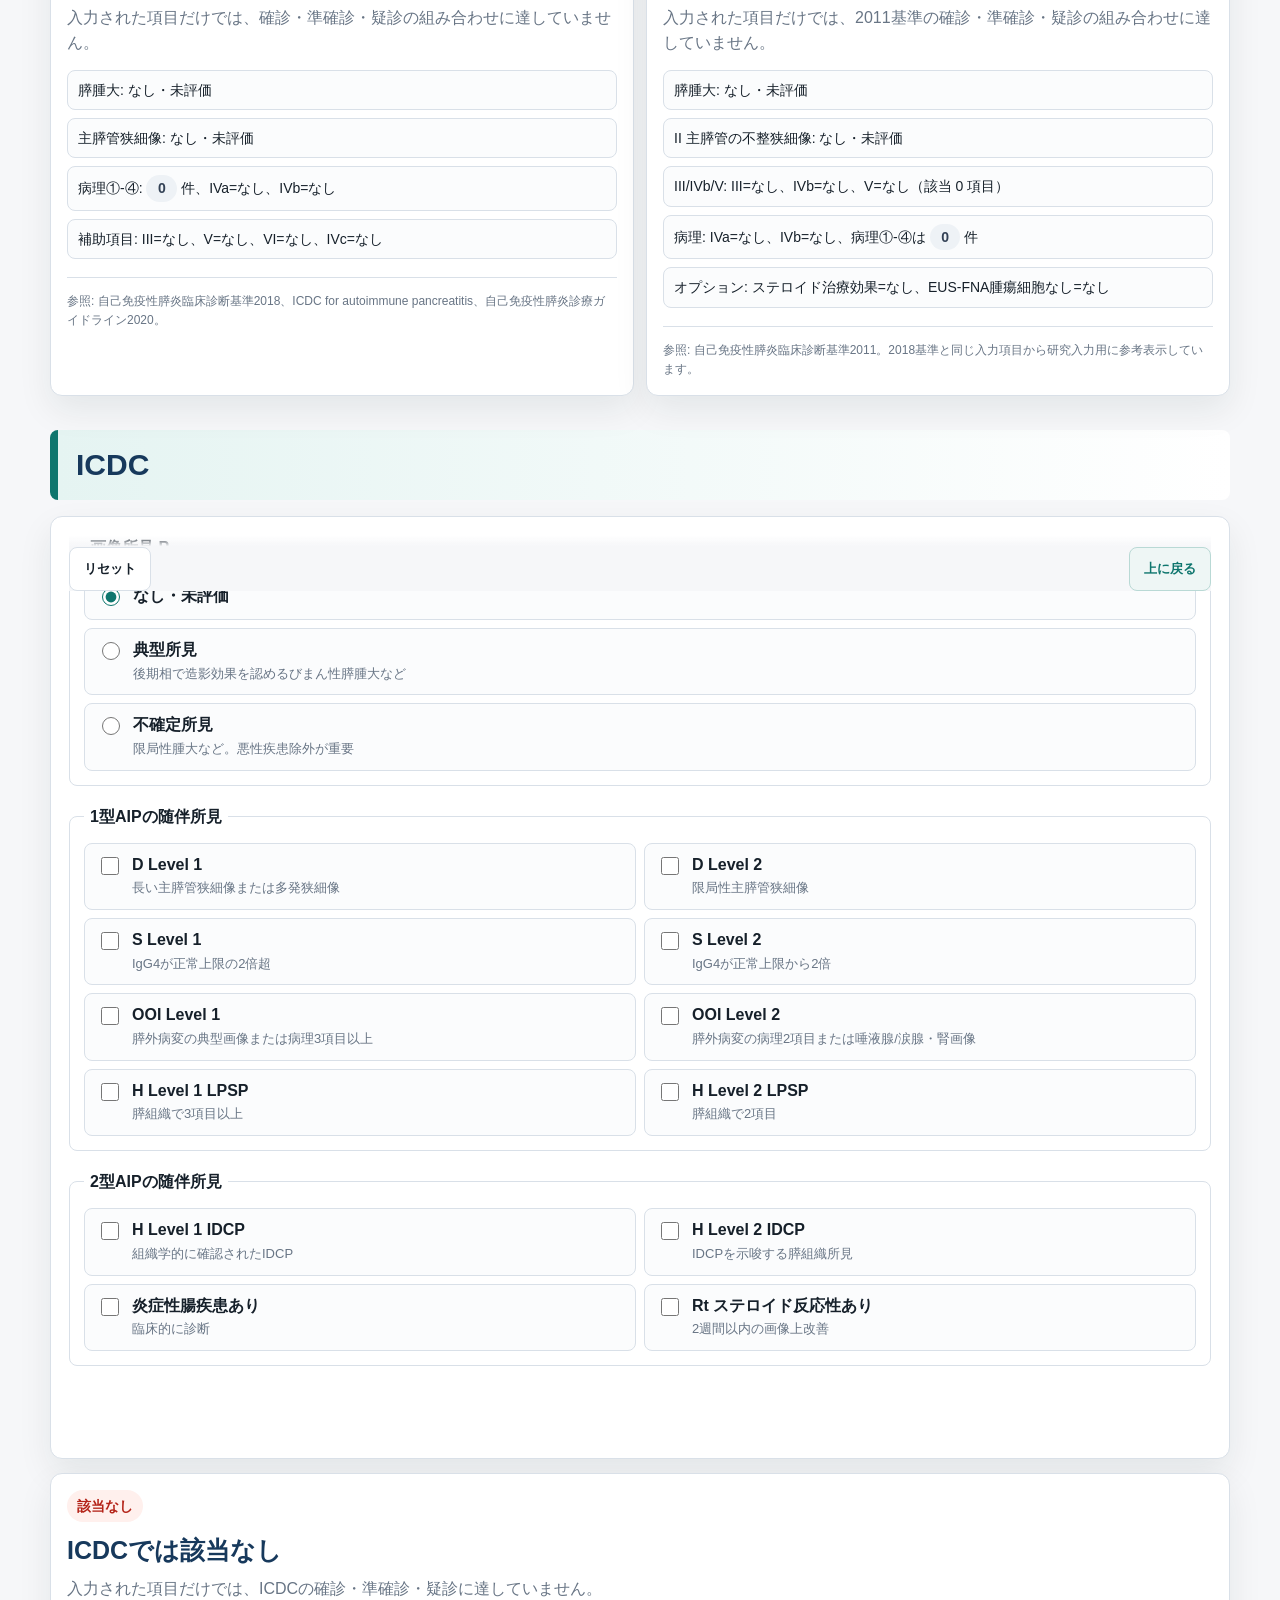
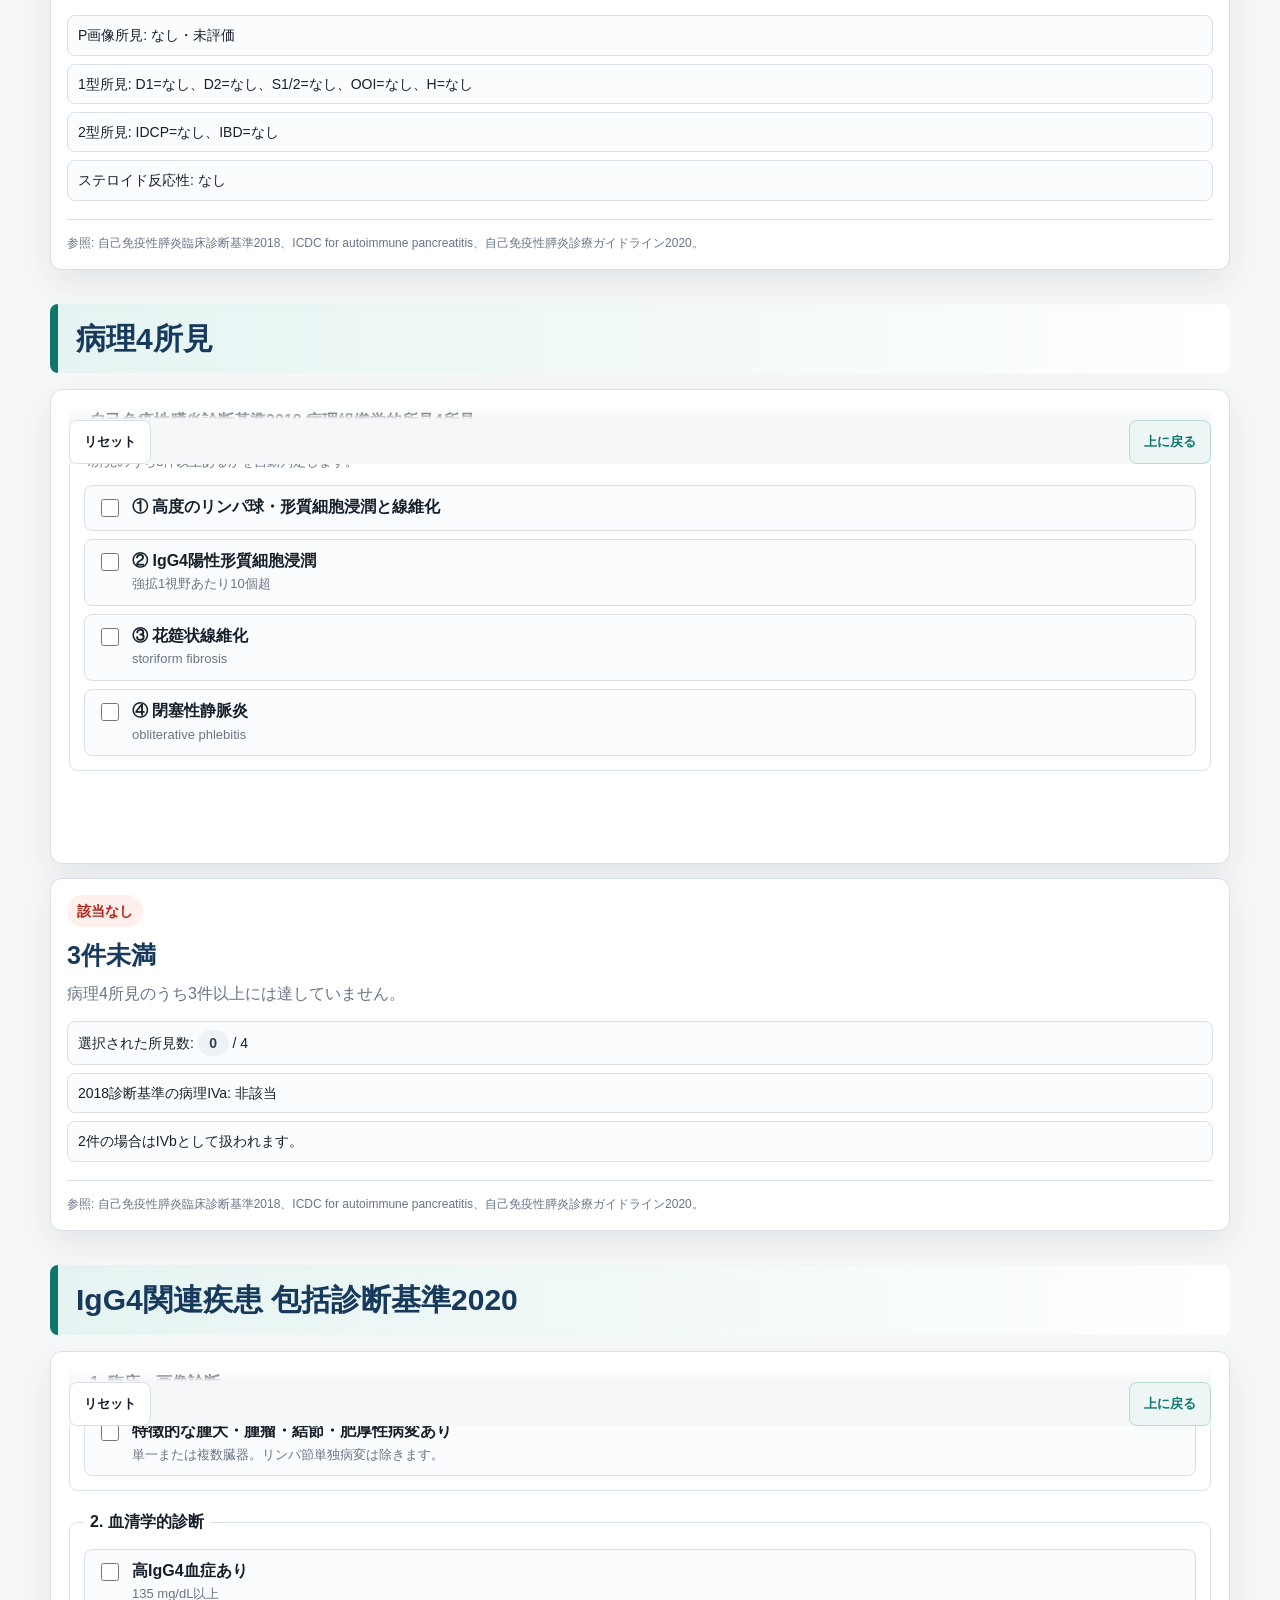
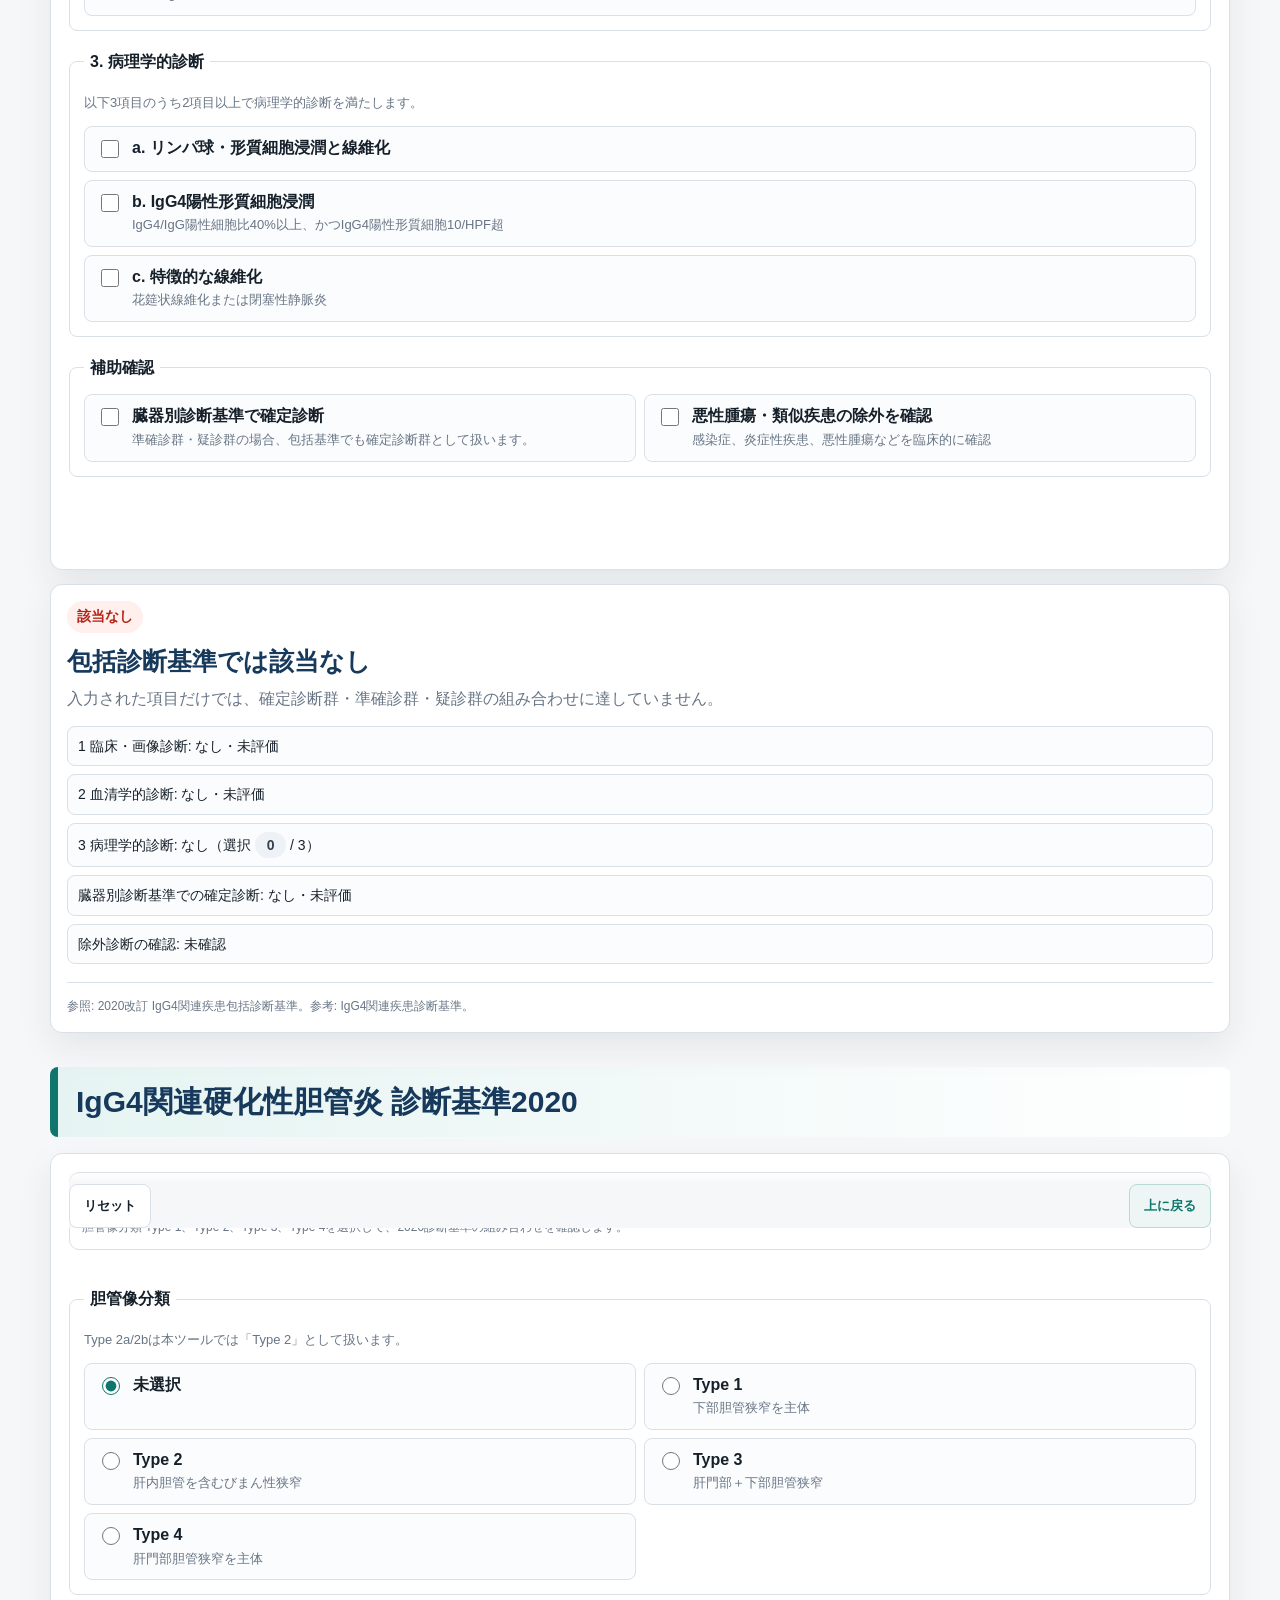
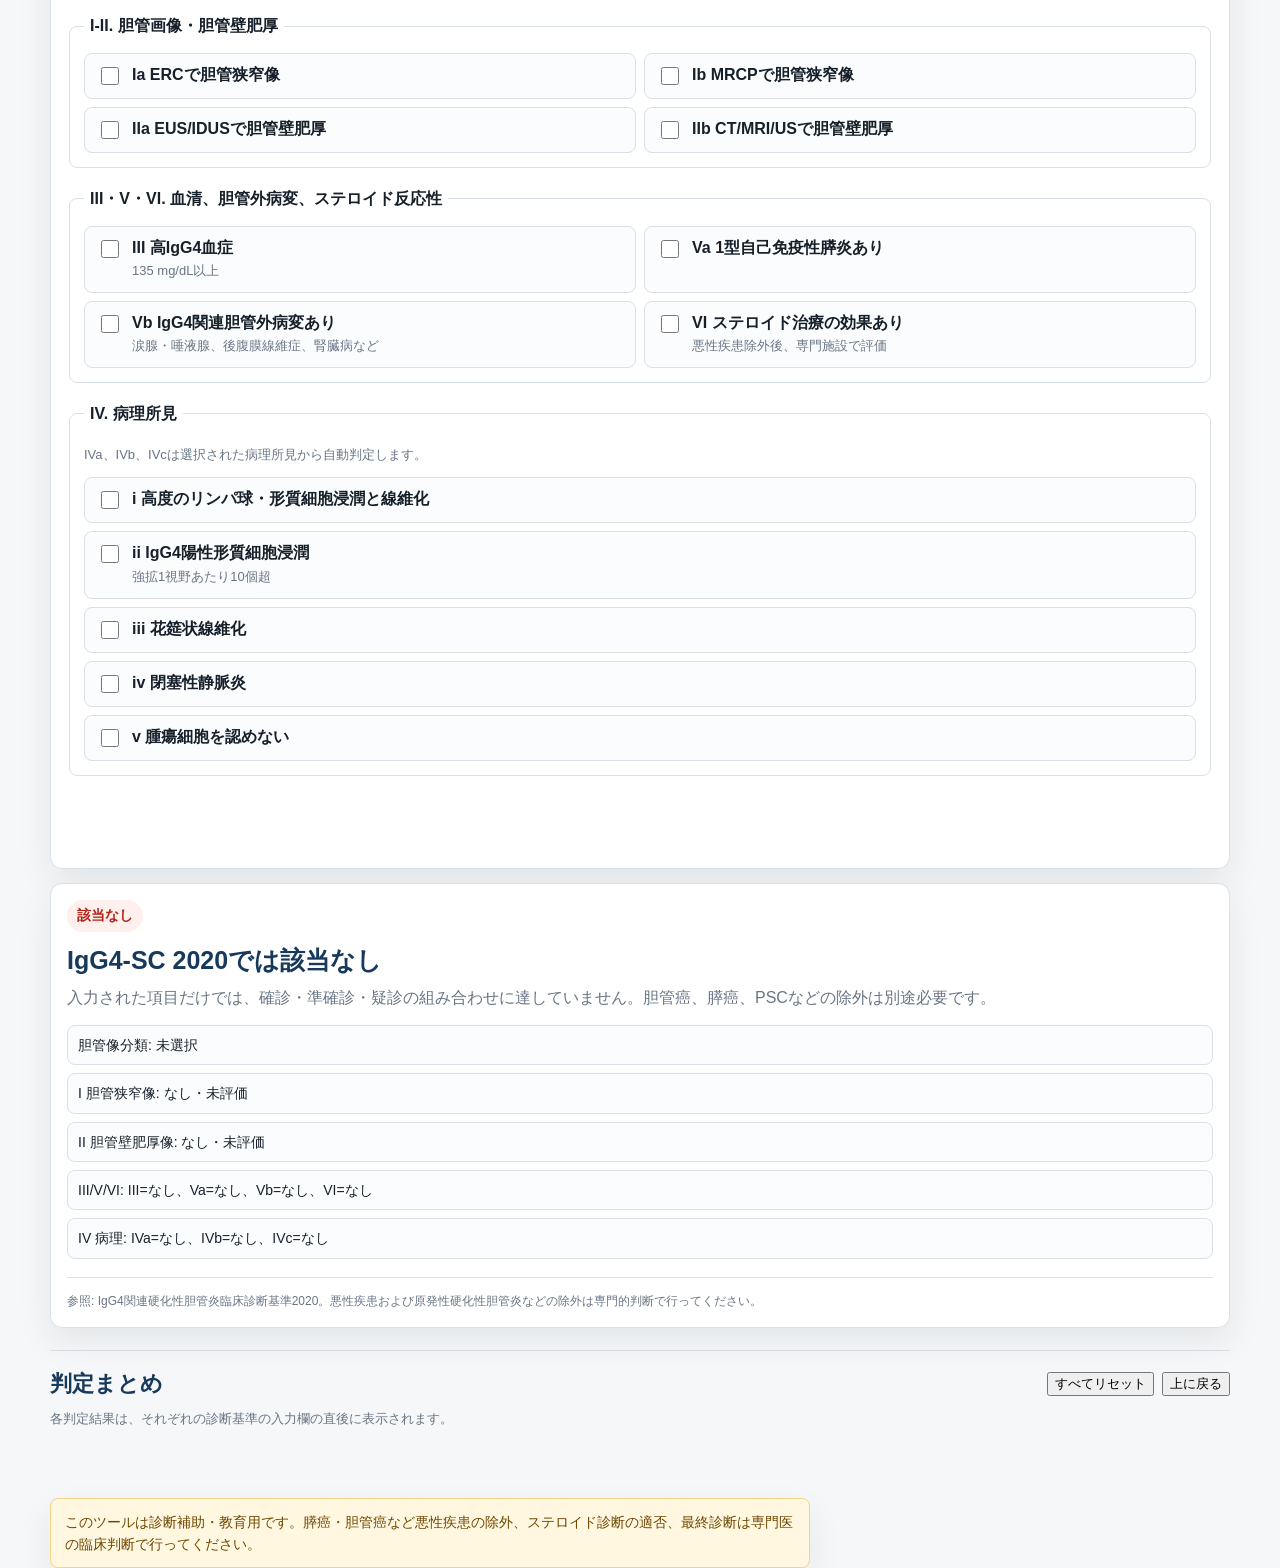
==== commit e3ea1916: "Standardize URLs and add SEO meta tags Update repository URLs from lowercase to uppercase (tokaihbp-" ====
--- a/AIP_Diagnosis/index.html
+++ b/AIP_Diagnosis/index.html
@@ -5,9 +5,13 @@
   <meta name="viewport" content="width=device-width, initial-scale=1, viewport-fit=cover">
   <title>IgG4関連疾患診断（研究）</title>
   <meta name="description" content="自己免疫性膵炎、IgG4関連疾患包括診断基準2020、IgG4関連硬化性胆管炎2020、ICDC、病理組織学的所見をクリック入力で判定する診断補助・教育用ツールです。">
+  <meta name="robots" content="index, follow">
+  <link rel="canonical" href="https://iwaiwa2007-cmyk.github.io/TOKAIHBP-HP/AIP_Diagnosis/">
   <meta property="og:title" content="IgG4関連疾患診断（研究）">
   <meta property="og:description" content="自己免疫性膵炎、IgG4関連疾患包括診断基準2020、IgG4関連硬化性胆管炎2020、ICDC、病理組織学的所見をクリック入力で判定します。">
   <meta property="og:type" content="website">
+  <meta property="og:url" content="https://iwaiwa2007-cmyk.github.io/TOKAIHBP-HP/AIP_Diagnosis/">
+  <meta property="og:site_name" content="東海大学医学部消化器内科 胆膵班">
   <meta name="twitter:card" content="summary">
   <link rel="icon" type="image/png" sizes="32x32" href="../assets/favicon-32.png?v=20260716">
   <link rel="apple-touch-icon" sizes="180x180" href="../assets/apple-touch-icon.png?v=20260716">
@@ -440,13 +444,16 @@
     }
 
     @media (max-width: 900px) {
-      .summary-grid,
+      .summary-grid {
+        grid-template-columns: 1fr;
+      }
+    }
+
+    @media (max-width: 640px) {
       .criteria-results {
         grid-template-columns: 1fr;
       }
-    }
-
-    @media (max-width: 640px) {
+
       .tool-nav {
         top: 70px;
       }
@@ -611,7 +618,6 @@
         <button class="tab" data-target="screen-histology">病理</button>
         <button class="tab" data-target="screen-comprehensive">包括</button>
         <button class="tab" data-target="screen-igg4sc">IgG4-SC</button>
-        <button class="tab" data-target="summary">結果</button>
       </div>
     </div>
   </nav>
@@ -662,7 +668,6 @@
           </fieldset>
 
           <div class="actions">
-            <button class="primary" id="calc-jps">2018/2011基準を計算</button>
             <button id="reset-jps">リセット</button>
             <button class="back-top" type="button">上に戻る</button>
           </div>
@@ -720,7 +725,6 @@
           </fieldset>
 
           <div class="actions">
-            <button class="primary" id="calc-icdc">ICDCを計算</button>
             <button id="reset-icdc">リセット</button>
             <button class="back-top" type="button">上に戻る</button>
           </div>
@@ -751,7 +755,6 @@
           </fieldset>
 
           <div class="actions">
-            <button class="primary" id="calc-histology">病理4所見を計算</button>
             <button id="reset-histology">リセット</button>
             <button class="back-top" type="button">上に戻る</button>
           </div>
@@ -803,7 +806,6 @@
           </fieldset>
 
           <div class="actions">
-            <button class="primary" id="calc-comprehensive">包括基準を計算</button>
             <button id="reset-comprehensive">リセット</button>
             <button class="back-top" type="button">上に戻る</button>
           </div>
@@ -872,7 +874,6 @@
           </fieldset>
 
           <div class="actions">
-            <button class="primary" id="calc-igg4sc">IgG4-SC基準を計算</button>
             <button id="reset-igg4sc">リセット</button>
             <button class="back-top" type="button">上に戻る</button>
           </div>
@@ -891,7 +892,6 @@
       <div class="summary-head">
         <h2>判定まとめ</h2>
         <div class="summary-actions">
-          <button class="primary" id="calc-all">すべて計算</button>
           <button id="reset-all">すべてリセット</button>
           <button class="back-top" type="button">上に戻る</button>
         </div>
@@ -1346,40 +1346,39 @@
       });
     });
 
-    $("#calc-jps").addEventListener("click", calcJps);
-    $("#calc-icdc").addEventListener("click", calcIcdc);
-    $("#calc-histology").addEventListener("click", calcHistology);
-    $("#calc-comprehensive").addEventListener("click", calcComprehensive);
-    $("#calc-igg4sc").addEventListener("click", calcIgg4Sc);
-    $("#calc-all").addEventListener("click", () => {
-      calcJps();
-      calcIcdc();
-      calcHistology();
-      calcComprehensive();
-      calcIgg4Sc();
-      document.getElementById("result-jps").scrollIntoView({ behavior: "smooth", block: "start" });
+    const automaticCalculations = {
+      "screen-jps": calcJps,
+      "screen-icdc": calcIcdc,
+      "screen-histology": calcHistology,
+      "screen-comprehensive": calcComprehensive,
+      "screen-igg4sc": calcIgg4Sc
+    };
+
+    Object.entries(automaticCalculations).forEach(([screenId, calculate]) => {
+      $$(`input, select`, document.getElementById(screenId)).forEach(input => {
+        input.addEventListener("change", calculate);
+      });
     });
 
     $("#reset-jps").addEventListener("click", () => {
       resetWithin("screen-jps");
-      resetResult($("#result-jps"), "2018診断基準", "計算後、確診・準確診・疑診と根拠を表示します。");
-      resetResult($("#result-jps2011"), "2011診断基準（参考）", "同じ入力項目から、研究入力などで用いる2011基準の確診・準確診・疑診を参考表示します。");
+      calcJps();
     });
     $("#reset-icdc").addEventListener("click", () => {
       resetWithin("screen-icdc");
-      resetResult($("#result-icdc"), "ICDC", "計算後、1型/2型AIPの確診・準確診、またはAIP疑診を表示します。");
+      calcIcdc();
     });
     $("#reset-histology").addEventListener("click", () => {
       resetWithin("screen-histology");
-      resetResult($("#result-histology"), "病理4所見", "3件以上なら「あり」と判定します。");
+      calcHistology();
     });
     $("#reset-comprehensive").addEventListener("click", () => {
       resetWithin("screen-comprehensive");
-      resetResult($("#result-comprehensive"), "IgG4-RD 包括診断基準2020", "計算後、確定診断群・準確診群・疑診群と根拠を表示します。");
+      calcComprehensive();
     });
     $("#reset-igg4sc").addEventListener("click", () => {
       resetWithin("screen-igg4sc");
-      resetResult($("#result-igg4sc"), "IgG4-SC 2020", "計算後、確診・準確診・疑診と根拠を表示します。");
+      calcIgg4Sc();
     });
     $("#reset-all").addEventListener("click", () => {
       resetWithin("screen-jps");
@@ -1387,13 +1386,18 @@
       resetWithin("screen-histology");
       resetWithin("screen-comprehensive");
       resetWithin("screen-igg4sc");
-      resetResult($("#result-jps"), "2018診断基準", "計算後、確診・準確診・疑診と根拠を表示します。");
-      resetResult($("#result-jps2011"), "2011診断基準（参考）", "同じ入力項目から、研究入力などで用いる2011基準の確診・準確診・疑診を参考表示します。");
-      resetResult($("#result-icdc"), "ICDC", "計算後、1型/2型AIPの確診・準確診、またはAIP疑診を表示します。");
-      resetResult($("#result-histology"), "病理4所見", "3件以上なら「あり」と判定します。");
-      resetResult($("#result-comprehensive"), "IgG4-RD 包括診断基準2020", "計算後、確定診断群・準確診群・疑診群と根拠を表示します。");
-      resetResult($("#result-igg4sc"), "IgG4-SC 2020", "計算後、確診・準確診・疑診と根拠を表示します。");
+      calcJps();
+      calcIcdc();
+      calcHistology();
+      calcComprehensive();
+      calcIgg4Sc();
     });
+
+    calcJps();
+    calcIcdc();
+    calcHistology();
+    calcComprehensive();
+    calcIgg4Sc();
   </script>
   <script src="../script.js"></script>
 </body>
